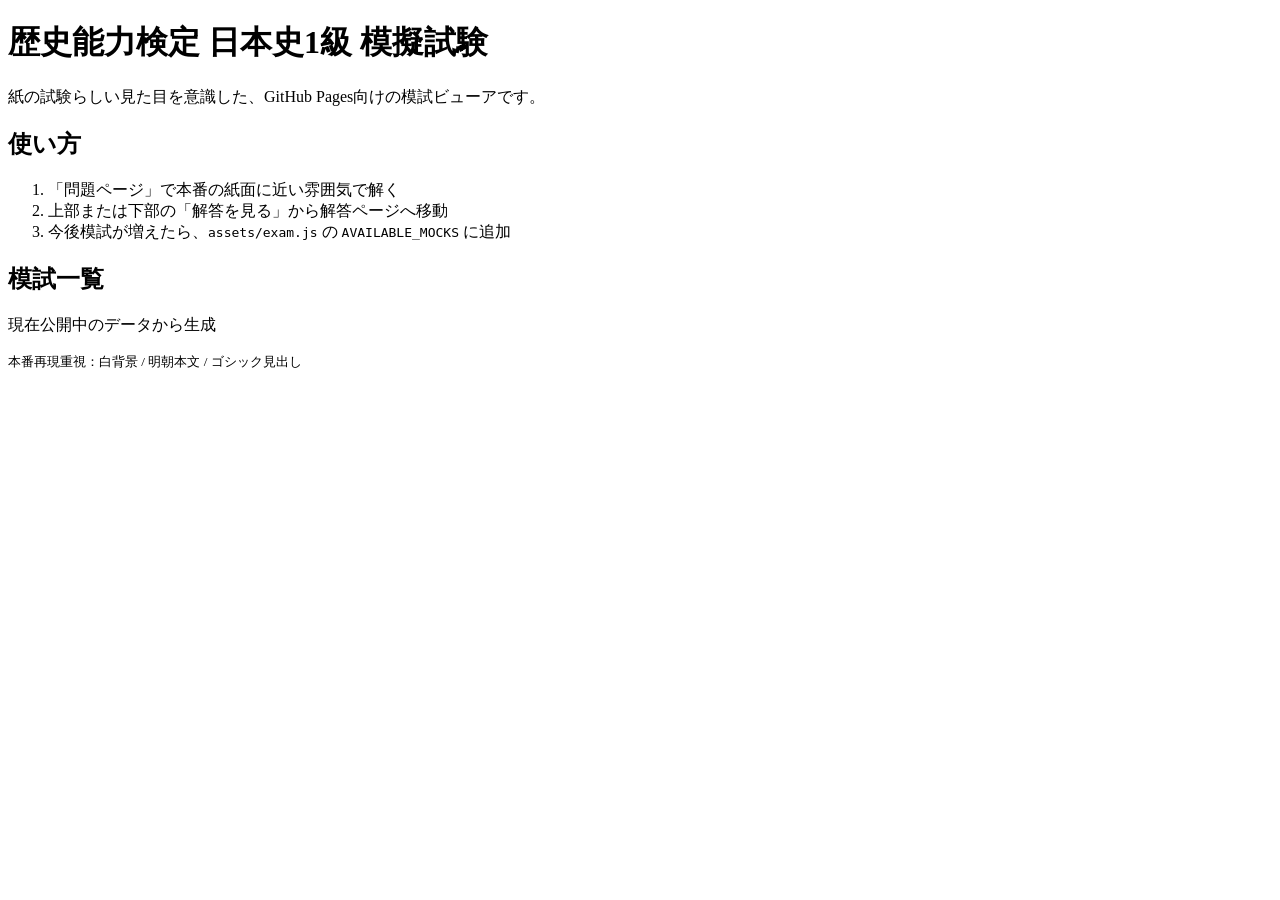
==== index.html @ 67fd4e06 "Add files via upload" ====
<!DOCTYPE html>
<html lang="ja">
<head>
  <meta charset="UTF-8">
  <meta name="viewport" content="width=device-width, initial-scale=1.0">
  <title>歴史能力検定 日本史1級 模擬試験</title>
  <link rel="stylesheet" href="assets/exam.css">
</head>
<body class="page-home">
  <header class="site-header">
    <div class="wrap">
      <h1>歴史能力検定 日本史1級 模擬試験</h1>
      <p class="lead">紙の試験らしい見た目を意識した、GitHub Pages向けの模試ビューアです。</p>
    </div>
  </header>

  <main class="wrap home-main">
    <section class="panel">
      <h2>使い方</h2>
      <ol class="plain-list ordered">
        <li>「問題ページ」で本番の紙面に近い雰囲気で解く</li>
        <li>上部または下部の「解答を見る」から解答ページへ移動</li>
        <li>今後模試が増えたら、<code>assets/exam.js</code> の <code>AVAILABLE_MOCKS</code> に追加</li>
      </ol>
    </section>

    <section class="panel">
      <div class="section-head">
        <h2>模試一覧</h2>
        <p class="muted">現在公開中のデータから生成</p>
      </div>
      <div id="mock-list" class="mock-grid"></div>
    </section>
  </main>

  <footer class="site-footer">
    <div class="wrap">
      <small>本番再現重視：白背景 / 明朝本文 / ゴシック見出し</small>
    </div>
  </footer>

  <script src="assets/exam.js"></script>
</body>
</html>
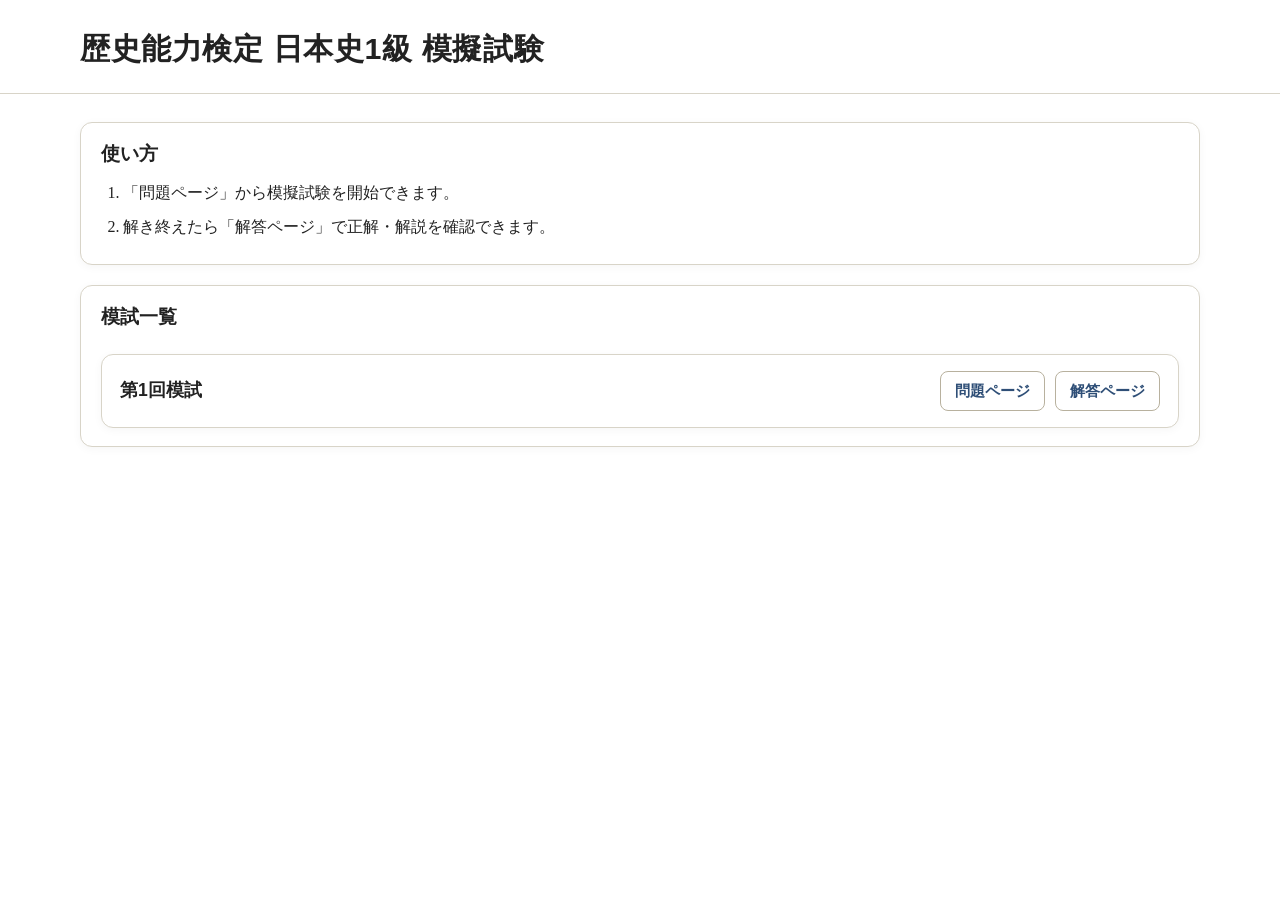
==== commit 83e02dc1: "Add files via upload" ====
--- a/index.html
+++ b/index.html
@@ -10,7 +10,6 @@
   <header class="site-header">
     <div class="wrap">
       <h1>歴史能力検定 日本史1級 模擬試験</h1>
-      <p class="lead">紙の試験らしい見た目を意識した、GitHub Pages向けの模試ビューアです。</p>
     </div>
   </header>
 
@@ -18,26 +17,19 @@
     <section class="panel">
       <h2>使い方</h2>
       <ol class="plain-list ordered">
-        <li>「問題ページ」で本番の紙面に近い雰囲気で解く</li>
-        <li>上部または下部の「解答を見る」から解答ページへ移動</li>
-        <li>今後模試が増えたら、<code>assets/exam.js</code> の <code>AVAILABLE_MOCKS</code> に追加</li>
+        <li>「問題ページ」から模擬試験を開始できます。</li>
+        <li>解き終えたら「解答ページ」で正解・解説を確認できます。</li>
       </ol>
     </section>
 
     <section class="panel">
       <div class="section-head">
         <h2>模試一覧</h2>
-        <p class="muted">現在公開中のデータから生成</p>
       </div>
       <div id="mock-list" class="mock-grid"></div>
     </section>
   </main>
 
-  <footer class="site-footer">
-    <div class="wrap">
-      <small>本番再現重視：白背景 / 明朝本文 / ゴシック見出し</small>
-    </div>
-  </footer>
 
   <script src="assets/exam.js"></script>
 </body>
--- a/assets/exam.css
+++ b/assets/exam.css
@@ -0,0 +1,578 @@
+/*
+  歴史能力検定 日本史1級 模擬試験ビューア
+  白背景・紙面風・問題文は明朝体、見出しはゴシック体
+*/
+
+:root {
+  --bg: #ffffff;
+  --bg-soft: #faf8f2;
+  --ink: #222222;
+  --muted: #666666;
+  --line: #d8d4c8;
+  --line-strong: #b8b19e;
+  --accent: #2f4f77;
+  --accent-soft: #eef3f8;
+  --shadow: 0 2px 10px rgba(0, 0, 0, 0.04);
+  --sans: "Hiragino Kaku Gothic ProN", "Yu Gothic", "YuGothic", "Noto Sans JP", sans-serif;
+  --serif: "Hiragino Mincho ProN", "Yu Mincho", "YuMincho", "Noto Serif JP", serif;
+}
+
+* { box-sizing: border-box; }
+html { scroll-behavior: smooth; }
+body {
+  margin: 0;
+  color: var(--ink);
+  background: var(--bg);
+  font-family: var(--serif);
+  line-height: 1.8;
+}
+
+a { color: var(--accent); text-decoration: none; }
+a:hover { text-decoration: underline; }
+code {
+  font-family: ui-monospace, SFMono-Regular, Menlo, Consolas, monospace;
+  background: #f3f3f3;
+  padding: 0.1em 0.35em;
+  border-radius: 4px;
+}
+
+.wrap {
+  width: min(1120px, calc(100% - 32px));
+  margin: 0 auto;
+}
+
+.site-header {
+  border-bottom: 1px solid var(--line);
+  background: #fff;
+}
+.site-header .wrap { padding: 28px 0 22px; }
+.site-header.compact .wrap { padding: 20px 0 16px; }
+.site-header h1 {
+  margin: 0;
+  font: 700 1.9rem/1.35 var(--sans);
+  letter-spacing: 0.02em;
+}
+.lead, .muted, .eyebrow {
+  color: var(--muted);
+}
+.lead { margin: 8px 0 0; font-size: 0.98rem; }
+.eyebrow {
+  margin: 0 0 4px;
+  font: 700 0.88rem/1.2 var(--sans);
+  letter-spacing: 0.06em;
+}
+.header-row {
+  display: flex;
+  justify-content: space-between;
+  align-items: flex-start;
+  gap: 16px;
+}
+.header-nav {
+  display: flex;
+  flex-wrap: wrap;
+  gap: 10px;
+  font-family: var(--sans);
+}
+.header-nav a,
+.jump-links a,
+.bottom-nav a,
+.mock-actions a {
+  display: inline-block;
+  padding: 10px 14px;
+  border: 1px solid var(--line-strong);
+  background: #fff;
+  border-radius: 8px;
+  font: 700 0.94rem/1.2 var(--sans);
+}
+.header-nav a:hover,
+.jump-links a:hover,
+.bottom-nav a:hover,
+.mock-actions a:hover {
+  background: var(--bg-soft);
+  text-decoration: none;
+}
+
+.home-main,
+.exam-layout {
+  padding: 24px 0 48px;
+}
+.panel {
+  border: 1px solid var(--line);
+  background: #fff;
+  border-radius: 12px;
+  padding: 18px 20px;
+  box-shadow: var(--shadow);
+  margin-bottom: 20px;
+}
+.panel h2 {
+  margin: 0 0 12px;
+  font: 700 1.2rem/1.35 var(--sans);
+}
+.section-head {
+  display: flex;
+  justify-content: space-between;
+  align-items: baseline;
+  gap: 12px;
+  margin-bottom: 12px;
+}
+.plain-list { margin: 0; padding-left: 1.4em; }
+.plain-list li { margin: 0.3em 0; }
+.mock-grid {
+  display: grid;
+  grid-template-columns: repeat(auto-fit, minmax(250px, 1fr));
+  gap: 16px;
+}
+.mock-card {
+  border: 1px solid var(--line);
+  border-radius: 12px;
+  padding: 16px;
+  background: #fff;
+  box-shadow: var(--shadow);
+}
+.mock-card h3 {
+  margin: 0 0 8px;
+  font: 700 1.1rem/1.35 var(--sans);
+}
+.mock-meta { font-size: 0.95rem; color: var(--muted); margin-bottom: 12px; }
+.mock-actions { display: flex; gap: 10px; flex-wrap: wrap; }
+
+.exam-meta {
+  border: 1px solid var(--line);
+  background: var(--bg-soft);
+  border-radius: 10px;
+  padding: 14px 16px;
+  margin-bottom: 18px;
+}
+.exam-meta h2 {
+  margin: 0 0 6px;
+  font: 700 1.2rem/1.4 var(--sans);
+}
+.exam-meta p { margin: 4px 0; }
+.meta-row {
+  display: flex;
+  flex-wrap: wrap;
+  gap: 10px 18px;
+  font-size: 0.95rem;
+}
+.badge {
+  display: inline-block;
+  padding: 4px 10px;
+  border-radius: 999px;
+  background: #fff;
+  border: 1px solid var(--line);
+  font: 700 0.86rem/1.2 var(--sans);
+}
+
+.jump-links,
+.bottom-nav {
+  display: flex;
+  flex-wrap: wrap;
+  gap: 10px;
+  justify-content: space-between;
+  align-items: center;
+  margin-bottom: 18px;
+}
+.bottom-nav {
+  margin-top: 24px;
+  padding-top: 12px;
+  border-top: 1px solid var(--line);
+}
+
+.question-card,
+.answer-card {
+  border: 1px solid var(--line);
+  border-radius: 12px;
+  background: #fff;
+  padding: 18px 20px;
+  margin-bottom: 18px;
+  box-shadow: var(--shadow);
+}
+.question-head {
+  display: flex;
+  flex-wrap: wrap;
+  gap: 10px 14px;
+  align-items: center;
+  margin-bottom: 12px;
+  padding-bottom: 10px;
+  border-bottom: 1px solid var(--line);
+}
+.question-label {
+  font: 700 1.15rem/1.25 var(--sans);
+}
+.question-meta {
+  display: flex;
+  gap: 8px;
+  flex-wrap: wrap;
+}
+.question-text,
+.answer-body,
+.explanation,
+.source-box,
+.visual-box,
+.choice-list,
+.note-box,
+.answer-key,
+.answer-notes {
+  font-family: var(--serif);
+}
+.question-text { white-space: pre-line; margin: 0 0 14px; }
+
+.visual-box,
+.source-box,
+.note-box,
+.answer-notes,
+.answer-key,
+.choice-explanations {
+  border-left: 4px solid var(--line-strong);
+  background: #fcfbf7;
+  padding: 10px 12px;
+  margin: 12px 0;
+}
+.visual-box strong,
+.source-box strong,
+.note-box strong,
+.answer-notes strong,
+.answer-key strong {
+  font-family: var(--sans);
+}
+.source-box { white-space: pre-line; }
+
+.choice-list {
+  list-style: none;
+  margin: 12px 0 0;
+  padding: 0;
+}
+.choice-list li {
+  display: flex;
+  gap: 10px;
+  margin: 8px 0;
+}
+.choice-label,
+.roman-label {
+  flex: 0 0 auto;
+  min-width: 2.1em;
+  font: 700 1rem/1.5 var(--sans);
+}
+.roman-items { margin: 12px 0; }
+.roman-item {
+  display: flex;
+  gap: 10px;
+  margin: 8px 0;
+}
+.question-type-label {
+  margin-top: 14px;
+  color: var(--muted);
+  font-family: var(--sans);
+  font-size: 0.92rem;
+}
+.answer-space {
+  margin-top: 12px;
+  padding: 10px 12px;
+  border: 1px dashed var(--line-strong);
+  background: #fff;
+  color: var(--muted);
+  font-family: var(--sans);
+  font-size: 0.9rem;
+}
+.answer-space.lines {
+  min-height: 110px;
+  background-image: linear-gradient(to bottom, transparent 31px, #ece8dd 32px);
+  background-size: 100% 32px;
+}
+.answer-space.short { min-height: 44px; }
+
+.answer-title {
+  margin: 0 0 10px;
+  font: 700 1rem/1.35 var(--sans);
+}
+.answer-main {
+  font: 700 1.05rem/1.5 var(--sans);
+  color: #111;
+}
+.explanation { white-space: pre-line; margin-top: 10px; }
+.choice-explanations ul,
+.answer-notes ul {
+  margin: 8px 0 0 1.2em;
+  padding: 0;
+}
+.answer-notes p,
+.answer-key p { margin: 6px 0; }
+.site-footer {
+  border-top: 1px solid var(--line);
+  padding: 16px 0 24px;
+  color: var(--muted);
+}
+
+.notice {
+  border: 1px solid #e2b8b8;
+  background: #fff8f8;
+  color: #7a3131;
+  padding: 14px 16px;
+  border-radius: 10px;
+}
+
+@media (max-width: 720px) {
+  .header-row,
+  .section-head,
+  .jump-links,
+  .bottom-nav {
+    flex-direction: column;
+    align-items: stretch;
+  }
+  .site-header h1 { font-size: 1.45rem; }
+  .question-card,
+  .answer-card,
+  .panel { padding: 16px; }
+  .wrap { width: min(100% - 20px, 1120px); }
+}
+
+
+/* ===== 解答ページ：本物の解答用紙に近い「正解一覧」 ===== */
+
+.page-answers .exam-layout {
+  padding-top: 22px;
+}
+
+.answer-summary {
+  margin-bottom: 18px;
+}
+
+.answer-summary-heading {
+  text-align: center;
+  margin-bottom: 12px;
+  font-family: var(--sans);
+}
+
+.answer-summary-heading .summary-kicker {
+  color: var(--muted);
+  font-size: 0.92rem;
+  font-weight: 700;
+  letter-spacing: 0.04em;
+  margin-bottom: 2px;
+}
+
+.answer-summary-heading h2 {
+  margin: 0;
+  font: 700 1.55rem/1.35 var(--sans);
+  letter-spacing: 0.04em;
+}
+
+.answer-summary-box {
+  border: 2px solid #555;
+  border-radius: 4px;
+  background: #fff;
+  padding: 22px 26px;
+}
+
+.answer-summary-grid {
+  display: grid;
+  grid-template-columns: repeat(5, minmax(0, 1fr));
+  gap: 13px 26px;
+  align-items: start;
+}
+
+.answer-summary-item {
+  display: grid;
+  grid-template-columns: auto auto 1fr;
+  column-gap: 3px;
+  align-items: baseline;
+  min-width: 0;
+  font-family: var(--sans);
+  font-size: 1rem;
+  line-height: 1.65;
+}
+
+.answer-summary-item.essay {
+  grid-column: 1 / -1;
+  margin: 2px 0 4px;
+  line-height: 1.85;
+}
+
+.summary-number {
+  font-variant-numeric: tabular-nums;
+}
+
+.summary-answer {
+  min-width: 0;
+  overflow-wrap: anywhere;
+}
+
+.difficulty-guide {
+  border: 1px solid var(--line);
+  border-radius: 12px;
+  background: #fff;
+  padding: 16px 18px;
+  margin-bottom: 22px;
+  box-shadow: var(--shadow);
+}
+
+.difficulty-guide h2 {
+  margin: 0 0 10px;
+  font: 700 1.05rem/1.35 var(--sans);
+}
+
+.difficulty-guide dl {
+  margin: 0;
+}
+
+.difficulty-guide dl > div {
+  display: grid;
+  grid-template-columns: 2.2rem 1fr;
+  gap: 8px;
+  align-items: start;
+  padding: 6px 0;
+}
+
+.difficulty-guide dt {
+  width: 2rem;
+  height: 2rem;
+  display: inline-grid;
+  place-items: center;
+  border: 1px solid var(--line-strong);
+  border-radius: 999px;
+  font: 700 0.9rem/1 var(--sans);
+  background: #fff;
+}
+
+.difficulty-guide dd {
+  margin: 0;
+  padding-top: 0.15rem;
+  font-family: var(--serif);
+}
+
+@media (max-width: 820px) {
+  .answer-summary-grid {
+    grid-template-columns: repeat(2, minmax(0, 1fr));
+    gap: 10px 18px;
+  }
+
+  .answer-summary-item.essay {
+    grid-column: 1 / -1;
+  }
+}
+
+@media (max-width: 520px) {
+  .answer-summary-box {
+    padding: 16px;
+  }
+
+  .answer-summary-grid {
+    grid-template-columns: 1fr;
+  }
+
+  .answer-summary-item.essay {
+    grid-column: auto;
+  }
+}
+
+
+/* ===== 資料画像（問題ページ・解答ページ共通） ===== */
+
+.question-images {
+  display: grid;
+  grid-template-columns: repeat(2, minmax(0, 1fr));
+  gap: 18px 22px;
+  margin: 18px 0 20px;
+}
+
+.question-image-item {
+  margin: 0;
+  min-width: 0;
+}
+
+.question-image-frame {
+  min-height: 150px;
+  display: flex;
+  align-items: center;
+  justify-content: center;
+  overflow: hidden;
+  background: #fff;
+  border: 1px solid var(--line);
+}
+
+.question-image-frame img {
+  display: block;
+  max-width: 100%;
+  width: auto;
+  height: auto;
+  max-height: 420px;
+  object-fit: contain;
+}
+
+.question-image-item figcaption {
+  margin-top: 6px;
+  text-align: center;
+  font: 700 1rem/1.4 var(--sans);
+}
+
+.image-missing-message {
+  display: none;
+  padding: 28px 14px;
+  color: var(--muted);
+  text-align: center;
+  font: 0.86rem/1.6 var(--sans);
+}
+
+.question-image-frame.image-missing .image-missing-message {
+  display: block;
+}
+
+/* 配置図など縦横比が異なる画像でも、無理にトリミングしない */
+.page-exam .question-image-frame img,
+.page-answers .question-image-frame img {
+  object-fit: contain;
+}
+
+@media (max-width: 680px) {
+  .question-images {
+    grid-template-columns: 1fr;
+    gap: 16px;
+  }
+
+  .question-image-frame img {
+    max-height: none;
+  }
+}
+
+
+/* ===== トップページ公開向け整理 ===== */
+
+.page-home .site-header .wrap {
+  padding-bottom: 24px;
+}
+
+.page-home .home-main {
+  padding-top: 28px;
+}
+
+.page-home .mock-card {
+  padding: 16px 18px;
+}
+
+.mock-title-row {
+  display: flex;
+  align-items: center;
+  justify-content: space-between;
+  gap: 18px;
+}
+
+.mock-title-row h3 {
+  margin: 0;
+}
+
+.mock-title-row .mock-actions {
+  margin-left: auto;
+  flex: 0 0 auto;
+}
+
+@media (max-width: 620px) {
+  .mock-title-row {
+    align-items: flex-start;
+    flex-direction: column;
+    gap: 12px;
+  }
+
+  .mock-title-row .mock-actions {
+    margin-left: 0;
+  }
+}
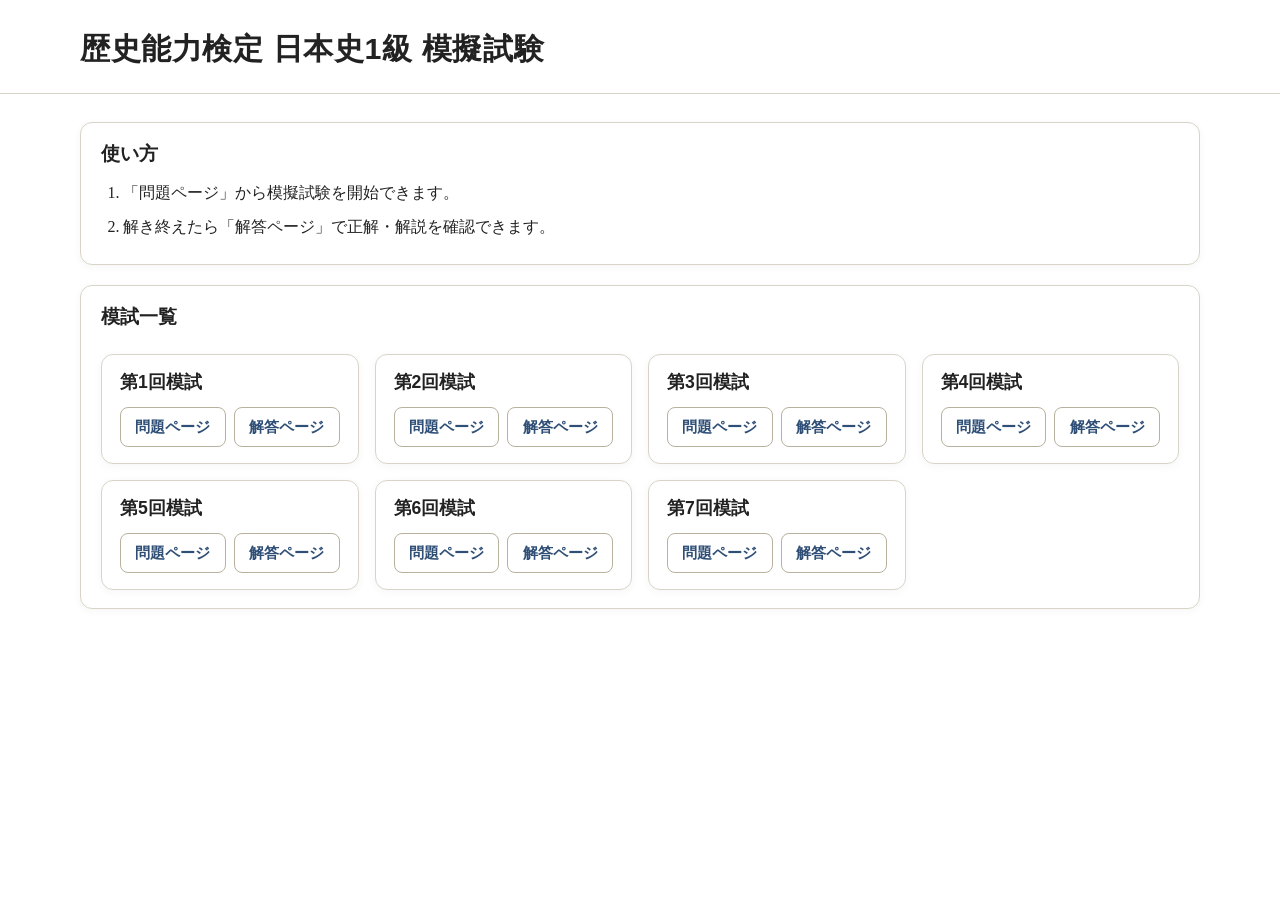
==== commit fe4823b1: "Add Google Analytics tracking script Added Google Analytics tracking script to the HTML." ====
--- a/index.html
+++ b/index.html
@@ -5,6 +5,12 @@
   <meta name="viewport" content="width=device-width, initial-scale=1.0">
   <title>歴史能力検定 日本史1級 模擬試験</title>
   <link rel="stylesheet" href="assets/exam.css">
+  <script>
+    window.dataLayer = window.dataLayer || [];
+    function gtag(){dataLayer.push(arguments);}
+    gtag('js', new Date());
+    gtag('config', 'G-TKL5WQJBSB');
+  </script>
 </head>
 <body class="page-home">
   <header class="site-header">
--- a/assets/exam.css
+++ b/assets/exam.css
@@ -576,3 +576,37 @@
     margin-left: 0;
   }
 }
+
+
+/* ===== トップページ：模試カードのはみ出し防止 ===== */
+.page-home .mock-title-row {
+  flex-direction: column;
+  align-items: stretch;
+  gap: 12px;
+}
+
+.page-home .mock-title-row h3 {
+  white-space: nowrap;
+}
+
+.page-home .mock-title-row .mock-actions {
+  width: 100%;
+  margin-left: 0;
+  display: grid;
+  grid-template-columns: repeat(2, minmax(0, 1fr));
+  gap: 8px;
+}
+
+.page-home .mock-title-row .mock-actions a {
+  display: block;
+  min-width: 0;
+  padding: 10px 8px;
+  text-align: center;
+  white-space: nowrap;
+}
+
+@media (max-width: 620px) {
+  .page-home .mock-title-row .mock-actions {
+    grid-template-columns: 1fr;
+  }
+}
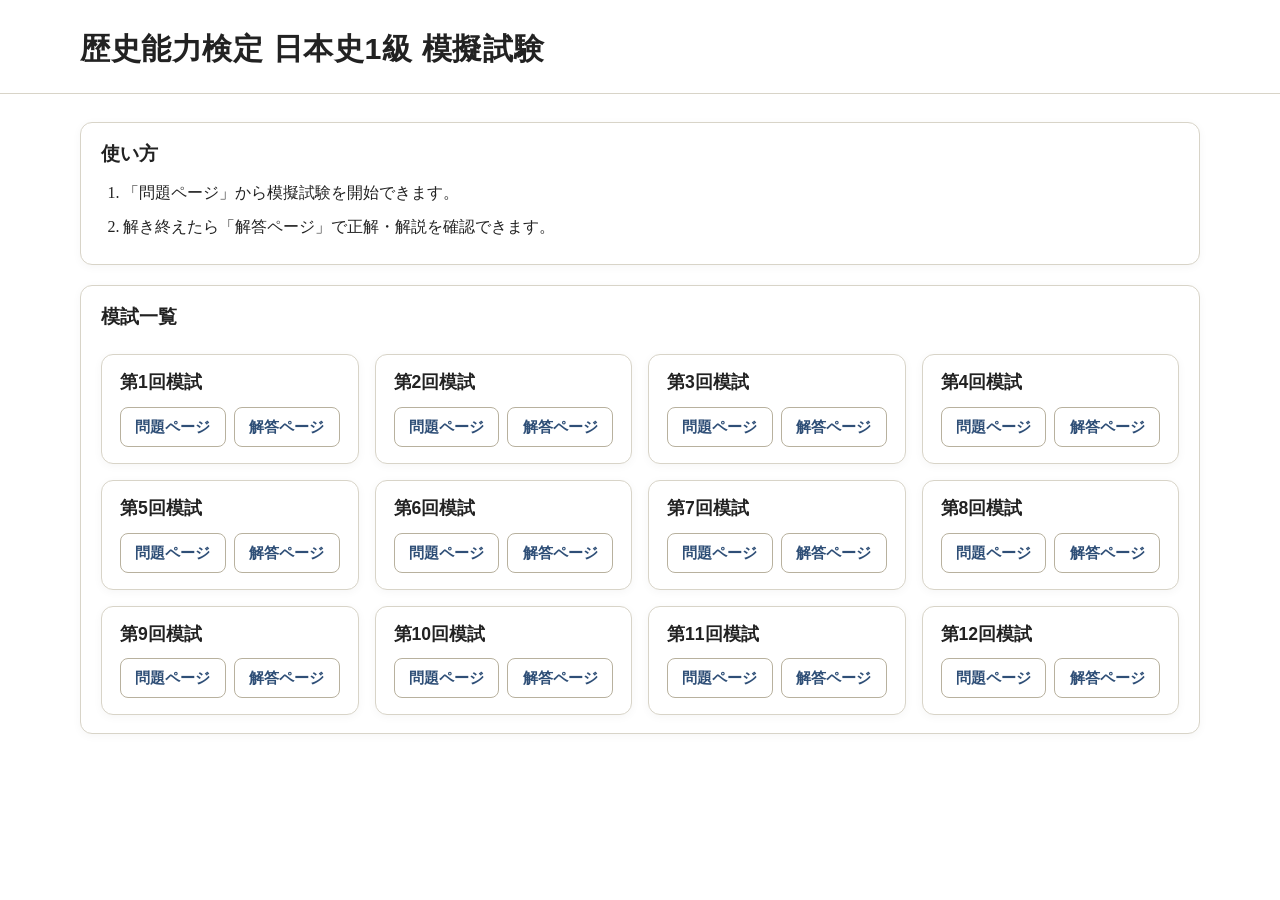
==== commit b2dd273f: "Add Google Tag Manager script to index.html" ====
--- a/index.html
+++ b/index.html
@@ -5,6 +5,7 @@
   <meta name="viewport" content="width=device-width, initial-scale=1.0">
   <title>歴史能力検定 日本史1級 模擬試験</title>
   <link rel="stylesheet" href="assets/exam.css">
+  <script async src="https://www.googletagmanager.com/gtag/js?id=G-TKL5WQJBSB"></script>
   <script>
     window.dataLayer = window.dataLayer || [];
     function gtag(){dataLayer.push(arguments);}
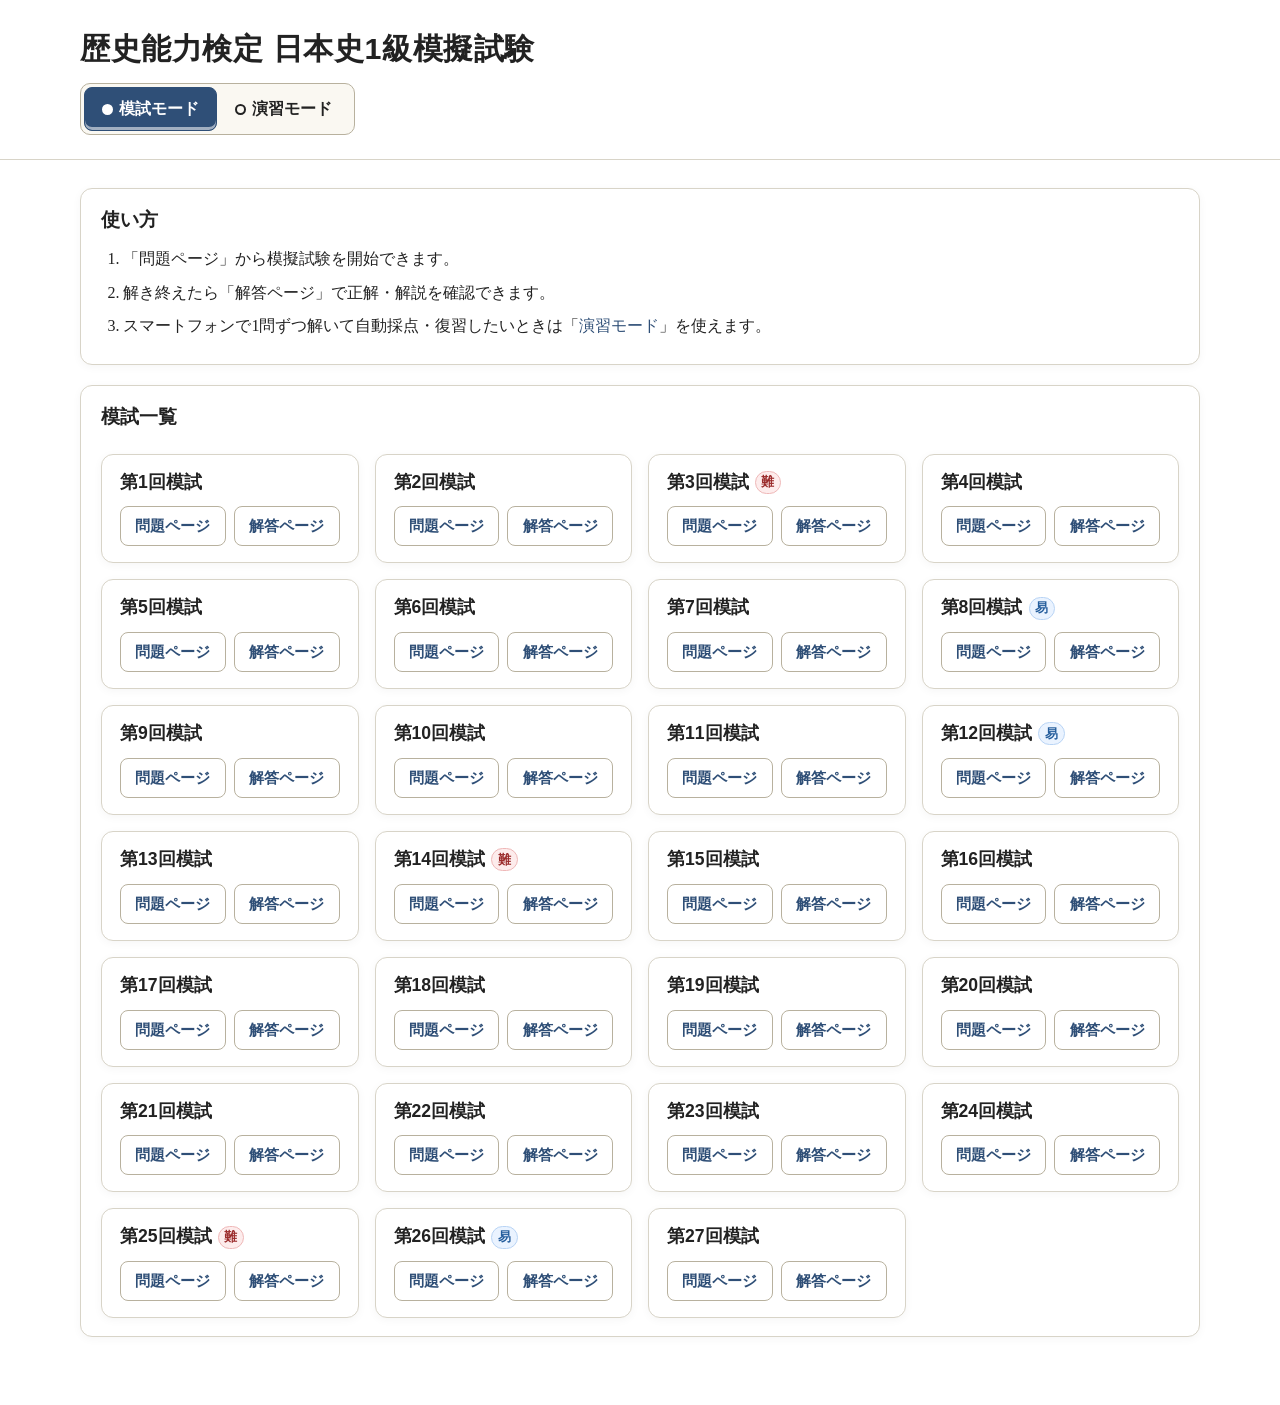
==== commit a19c0207: "Add files via upload" ====
--- a/index.html
+++ b/index.html
@@ -3,7 +3,7 @@
 <head>
   <meta charset="UTF-8">
   <meta name="viewport" content="width=device-width, initial-scale=1.0">
-  <title>歴史能力検定 日本史1級 模擬試験</title>
+  <title>歴史能力検定 日本史1級模擬試験</title>
   <link rel="stylesheet" href="assets/exam.css">
   <script async src="https://www.googletagmanager.com/gtag/js?id=G-TKL5WQJBSB"></script>
   <script>
@@ -16,7 +16,15 @@
 <body class="page-home">
   <header class="site-header">
     <div class="wrap">
-      <h1>歴史能力検定 日本史1級 模擬試験</h1>
+      <h1>歴史能力検定 日本史1級模擬試験</h1>
+      <nav class="mode-switch" aria-label="モード切替">
+        <a href="index.html" class="mode-switch-item is-current" aria-current="page" data-mode-link="mock">
+          <span class="mode-switch-mark" aria-hidden="true"></span>模試モード
+        </a>
+        <a href="practice.html" class="mode-switch-item" data-mode-link="practice">
+          <span class="mode-switch-mark" aria-hidden="true"></span>演習モード
+        </a>
+      </nav>
     </div>
   </header>
 
@@ -26,6 +34,7 @@
       <ol class="plain-list ordered">
         <li>「問題ページ」から模擬試験を開始できます。</li>
         <li>解き終えたら「解答ページ」で正解・解説を確認できます。</li>
+        <li>スマートフォンで1問ずつ解いて自動採点・復習したいときは「<a href="practice.html">演習モード</a>」を使えます。</li>
       </ol>
     </section>
 
--- a/assets/exam.css
+++ b/assets/exam.css
@@ -610,3 +610,148 @@
     grid-template-columns: 1fr;
   }
 }
+
+
+/* ===== トップページ：模試全体の難易度表示 ===== */
+.mock-difficulty-mark {
+  display: inline-flex;
+  align-items: center;
+  justify-content: center;
+  min-width: 1.75em;
+  margin-left: 0.5em;
+  padding: 0.18em 0.42em;
+  border: 1px solid transparent;
+  border-radius: 999px;
+  font: 700 0.72em/1.3 var(--sans);
+  letter-spacing: 0.04em;
+  vertical-align: 0.12em;
+  white-space: nowrap;
+}
+
+.mock-difficulty-mark.is-hard {
+  color: #9b2c2c;
+  background: #fdecec;
+  border-color: #efb8b8;
+}
+
+.mock-difficulty-mark.is-easy {
+  color: #245d9c;
+  background: #eaf3ff;
+  border-color: #b9d4f5;
+}
+
+@media (forced-colors: active) {
+  .mock-difficulty-mark {
+    color: CanvasText;
+    background: Canvas;
+    border-color: CanvasText;
+  }
+}
+
+
+/* ===== 模試モード / 演習モード 切替（全ページ共通） ===== */
+.mode-switch {
+  display: inline-flex;
+  margin-top: 14px;
+  padding: 3px;
+  border: 1px solid var(--line-strong);
+  border-radius: 10px;
+  background: var(--bg-soft);
+  font-family: var(--sans);
+  max-width: 100%;
+}
+
+.mode-switch-item {
+  display: inline-flex;
+  align-items: center;
+  justify-content: center;
+  gap: 6px;
+  min-height: 44px;
+  min-width: 8.5em;
+  padding: 8px 16px;
+  border: 1px solid transparent;
+  border-radius: 8px;
+  color: var(--ink);
+  font: 700 0.98rem/1.2 var(--sans);
+  text-decoration: none;
+}
+
+.mode-switch-item:hover {
+  background: #fff;
+  text-decoration: none;
+}
+
+/* 現在のモード：色に加え「塗りつぶし＋枠＋●印＋下線」で示す */
+.mode-switch-item[aria-current] {
+  background: var(--accent);
+  border-color: var(--accent);
+  color: #fff;
+  box-shadow: inset 0 -3px 0 rgba(255, 255, 255, 0.55);
+}
+
+.mode-switch-mark {
+  display: inline-block;
+  width: 0.7em;
+  height: 0.7em;
+  border: 2px solid currentColor;
+  border-radius: 50%;
+  flex: 0 0 auto;
+}
+
+.mode-switch-item[aria-current] .mode-switch-mark {
+  background: currentColor;
+}
+
+.mode-switch-item:focus-visible,
+.header-nav a:focus-visible,
+.bottom-nav a:focus-visible,
+.mock-actions a:focus-visible {
+  outline: 3px solid #1d4ed8;
+  outline-offset: 2px;
+}
+
+.site-header .header-row + .mode-switch {
+  margin-top: 12px;
+}
+
+@media (max-width: 720px) {
+  .mode-switch {
+    display: flex;
+    width: 100%;
+  }
+
+  .mode-switch-item {
+    flex: 1 1 0;
+    min-width: 0;
+    padding: 8px 10px;
+  }
+}
+
+@media (forced-colors: active) {
+  .mode-switch-item[aria-current] {
+    forced-color-adjust: none;
+    background: Highlight;
+    color: HighlightText;
+    border-color: Highlight;
+  }
+  .mode-switch-item {
+    border-color: CanvasText;
+  }
+}
+
+.mode-intro {
+  margin: 0;
+}
+.mode-intro-actions {
+  margin-top: 12px;
+}
+.mode-intro-actions a {
+  display: inline-flex;
+  align-items: center;
+  min-height: 44px;
+  padding: 10px 16px;
+  border: 1px solid var(--accent);
+  border-radius: 8px;
+  background: var(--accent-soft);
+  font: 700 0.96rem/1.2 var(--sans);
+}
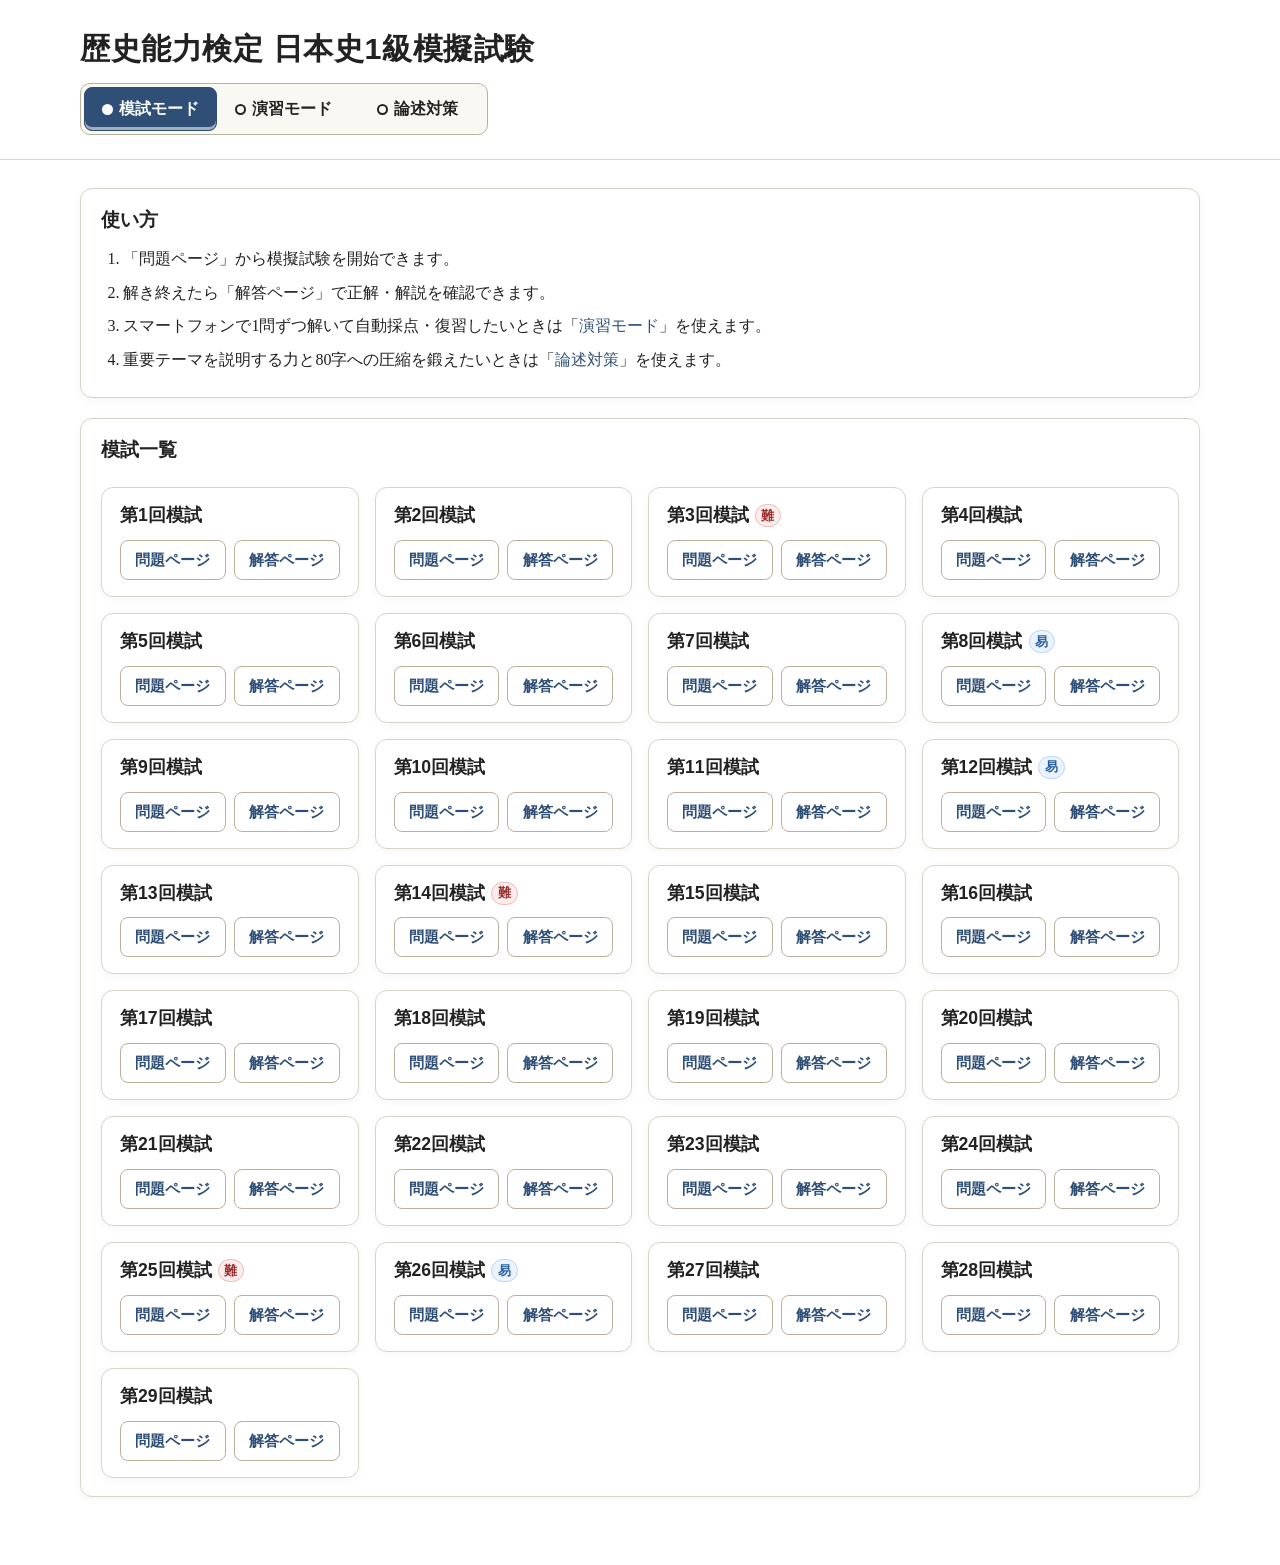
==== commit 171601a3: "Add files via upload" ====
--- a/index.html
+++ b/index.html
@@ -24,6 +24,9 @@
         <a href="practice.html" class="mode-switch-item" data-mode-link="practice">
           <span class="mode-switch-mark" aria-hidden="true"></span>演習モード
         </a>
+        <a href="essay.html" class="mode-switch-item" data-mode-link="essay">
+          <span class="mode-switch-mark" aria-hidden="true"></span>論述対策
+        </a>
       </nav>
     </div>
   </header>
@@ -35,6 +38,7 @@
         <li>「問題ページ」から模擬試験を開始できます。</li>
         <li>解き終えたら「解答ページ」で正解・解説を確認できます。</li>
         <li>スマートフォンで1問ずつ解いて自動採点・復習したいときは「<a href="practice.html">演習モード</a>」を使えます。</li>
+        <li>重要テーマを説明する力と80字への圧縮を鍛えたいときは「<a href="essay.html">論述対策</a>」を使えます。</li>
       </ol>
     </section>
 
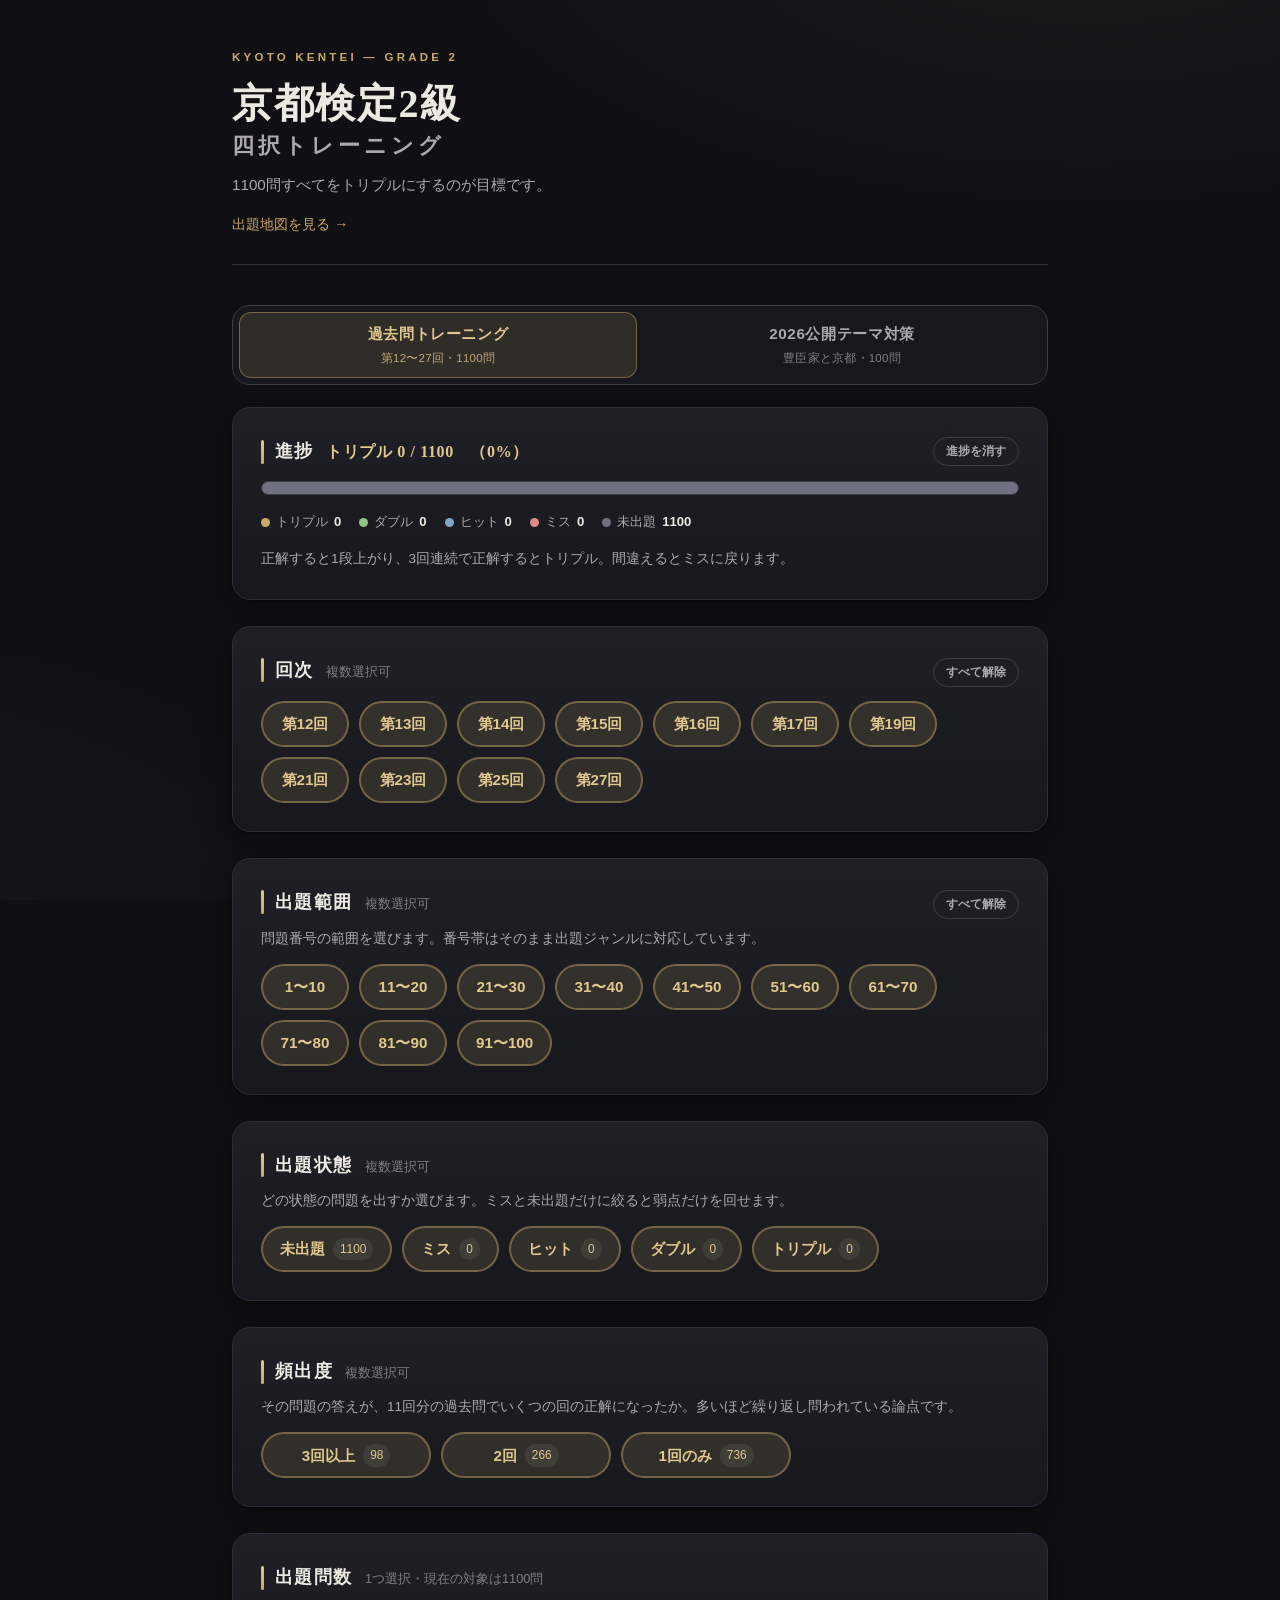
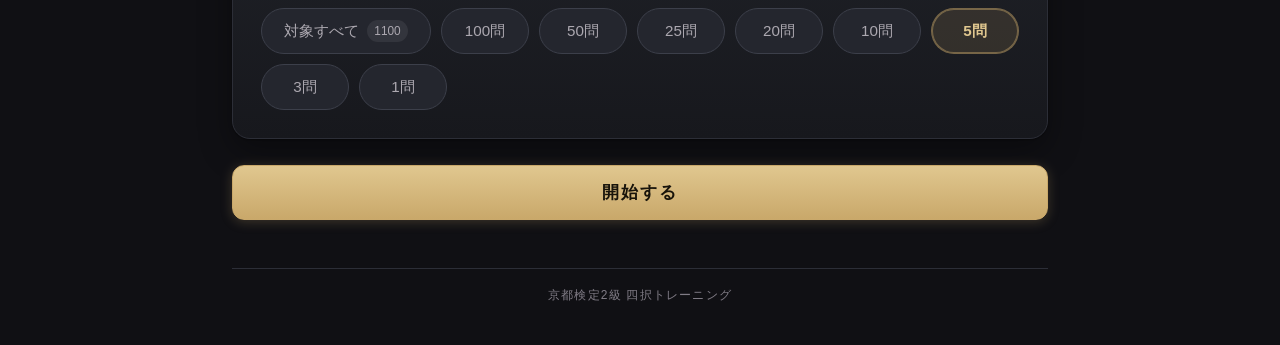
==== commit 7699ae48: "Add files via upload" ====
--- a/index.html
+++ b/index.html
@@ -3,8 +3,16 @@
 <head>
   <meta charset="UTF-8">
   <meta name="viewport" content="width=device-width, initial-scale=1.0">
-  <title>歴史能力検定 日本史1級模擬試験</title>
-  <link rel="stylesheet" href="assets/exam.css">
+  <meta name="color-scheme" content="dark">
+  <meta name="theme-color" content="#101014">
+  <title>京都検定2級 四択トレーニング</title>
+
+  <link rel="preconnect" href="https://fonts.googleapis.com">
+  <link rel="preconnect" href="https://fonts.gstatic.com" crossorigin>
+  <link href="https://fonts.googleapis.com/css2?family=Shippori+Mincho:wght@600;700&family=Zen+Kaku+Gothic+New:wght@400;500;700&display=swap" rel="stylesheet">
+
+  <link rel="stylesheet" href="style.css?v=4.5.0">
+
   <script async src="https://www.googletagmanager.com/gtag/js?id=G-TKL5WQJBSB"></script>
   <script>
     window.dataLayer = window.dataLayer || [];
@@ -13,44 +21,304 @@
     gtag('config', 'G-TKL5WQJBSB');
   </script>
 </head>
-<body class="page-home">
-  <header class="site-header">
-    <div class="wrap">
-      <h1>歴史能力検定 日本史1級模擬試験</h1>
-      <nav class="mode-switch" aria-label="モード切替">
-        <a href="index.html" class="mode-switch-item is-current" aria-current="page" data-mode-link="mock">
-          <span class="mode-switch-mark" aria-hidden="true"></span>模試モード
-        </a>
-        <a href="practice.html" class="mode-switch-item" data-mode-link="practice">
-          <span class="mode-switch-mark" aria-hidden="true"></span>演習モード
-        </a>
-        <a href="essay.html" class="mode-switch-item" data-mode-link="essay">
-          <span class="mode-switch-mark" aria-hidden="true"></span>論述対策
-        </a>
-      </nav>
+
+<body>
+<div class="app">
+
+  <!-- ========================= -->
+  <!-- ① 設定画面 -->
+  <!-- ========================= -->
+  <main id="screen-start" class="screen">
+    <header class="app-header">
+      <p class="app-eyebrow">KYOTO KENTEI — GRADE 2</p>
+      <h1 class="app-title">京都検定2級<span class="app-title-sub">四択トレーニング</span></h1>
+      <p class="app-lead" id="app-lead">1100問すべてをトリプルにするのが目標です。</p>
+      <p class="map-nav"><a href="map.html">出題地図を見る →</a></p>
+    </header>
+    </header>
+
+    <!-- 学習モード切替。active な公開テーマがあるときだけ theme.js が表示する -->
+    <nav id="mode-switch" class="mode-switch" role="tablist" aria-label="学習モード" hidden>
+      <button type="button" class="mode-tab mode-tab-past" id="mode-tab-past" role="tab"
+              data-mode="past" aria-controls="mode-past" aria-selected="true">
+        <span class="mode-tab-main">過去問トレーニング</span>
+        <span class="mode-tab-sub">第12〜27回・1100問</span>
+      </button>
+    </nav>
+
+    <!-- ===== 過去問トレーニング モード ===== -->
+    <div id="mode-past" class="mode-panel" role="tabpanel" aria-labelledby="mode-tab-past">
+
+    <!-- 進捗 -->
+    <section class="panel mastery-panel" aria-labelledby="mastery-heading">
+      <div class="panel-head">
+        <h2 id="mastery-heading" class="panel-title">進捗</h2>
+        <p id="mastery-headline" class="mastery-headline"></p>
+        <button type="button" id="reset-progress-btn" class="btn-ghost btn-small">進捗を消す</button>
+      </div>
+
+      <div class="mastery-bar" id="mastery-bar" role="progressbar"
+           aria-label="トリプル到達率" aria-valuemin="0" aria-valuemax="100" aria-valuenow="0">
+        <span class="mastery-seg seg-triple" id="seg-triple"></span>
+        <span class="mastery-seg seg-double" id="seg-double"></span>
+        <span class="mastery-seg seg-hit" id="seg-hit"></span>
+        <span class="mastery-seg seg-miss" id="seg-miss"></span>
+        <span class="mastery-seg seg-new" id="seg-new"></span>
+      </div>
+
+      <ul class="mastery-legend">
+        <li><span class="dot dot-triple"></span>トリプル<b id="count-triple">0</b></li>
+        <li><span class="dot dot-double"></span>ダブル<b id="count-double">0</b></li>
+        <li><span class="dot dot-hit"></span>ヒット<b id="count-hit">0</b></li>
+        <li><span class="dot dot-miss"></span>ミス<b id="count-miss">0</b></li>
+        <li><span class="dot dot-new"></span>未出題<b id="count-new">0</b></li>
+      </ul>
+
+      <p id="mastery-note" class="panel-desc mastery-note">
+        正解すると1段上がり、3回連続で正解するとトリプル。間違えるとミスに戻ります。
+      </p>
+    </section>
+
+    <!-- 回次 -->
+    <section class="panel" aria-labelledby="exam-heading">
+      <div class="panel-head">
+        <h2 id="exam-heading" class="panel-title">回次</h2>
+        <p class="panel-note">複数選択可</p>
+        <button type="button" id="exam-toggle-btn" class="btn-ghost btn-small">すべて解除</button>
+      </div>
+
+      <div class="chip-group" role="group" aria-labelledby="exam-heading">
+        <input type="checkbox" id="exam-12" name="exam" value="12" checked>
+        <label class="chip" for="exam-12">第12回</label>
+
+        <input type="checkbox" id="exam-13" name="exam" value="13" checked>
+        <label class="chip" for="exam-13">第13回</label>
+
+        <input type="checkbox" id="exam-14" name="exam" value="14" checked>
+        <label class="chip" for="exam-14">第14回</label>
+
+        <input type="checkbox" id="exam-15" name="exam" value="15" checked>
+        <label class="chip" for="exam-15">第15回</label>
+
+        <input type="checkbox" id="exam-16" name="exam" value="16" checked>
+        <label class="chip" for="exam-16">第16回</label>
+
+        <input type="checkbox" id="exam-17" name="exam" value="17" checked>
+        <label class="chip" for="exam-17">第17回</label>
+
+        <input type="checkbox" id="exam-19" name="exam" value="19" checked>
+        <label class="chip" for="exam-19">第19回</label>
+
+        <input type="checkbox" id="exam-21" name="exam" value="21" checked>
+        <label class="chip" for="exam-21">第21回</label>
+
+        <input type="checkbox" id="exam-23" name="exam" value="23" checked>
+        <label class="chip" for="exam-23">第23回</label>
+
+        <input type="checkbox" id="exam-25" name="exam" value="25" checked>
+        <label class="chip" for="exam-25">第25回</label>
+
+        <input type="checkbox" id="exam-27" name="exam" value="27" checked>
+        <label class="chip" for="exam-27">第27回</label>
+      </div>
+    </section>
+
+    <!-- 出題範囲 -->
+    <section class="panel" aria-labelledby="range-heading">
+      <div class="panel-head">
+        <h2 id="range-heading" class="panel-title">出題範囲</h2>
+        <p class="panel-note">複数選択可</p>
+        <button type="button" id="range-toggle-btn" class="btn-ghost btn-small">すべて解除</button>
+      </div>
+      <p class="panel-desc">問題番号の範囲を選びます。番号帯はそのまま出題ジャンルに対応しています。</p>
+
+      <div class="chip-group" role="group" aria-labelledby="range-heading">
+        <input type="checkbox" id="range-01-10" name="range" value="1-10" checked>
+        <label class="chip" for="range-01-10">1〜10</label>
+
+        <input type="checkbox" id="range-11-20" name="range" value="11-20" checked>
+        <label class="chip" for="range-11-20">11〜20</label>
+
+        <input type="checkbox" id="range-21-30" name="range" value="21-30" checked>
+        <label class="chip" for="range-21-30">21〜30</label>
+
+        <input type="checkbox" id="range-31-40" name="range" value="31-40" checked>
+        <label class="chip" for="range-31-40">31〜40</label>
+
+        <input type="checkbox" id="range-41-50" name="range" value="41-50" checked>
+        <label class="chip" for="range-41-50">41〜50</label>
+
+        <input type="checkbox" id="range-51-60" name="range" value="51-60" checked>
+        <label class="chip" for="range-51-60">51〜60</label>
+
+        <input type="checkbox" id="range-61-70" name="range" value="61-70" checked>
+        <label class="chip" for="range-61-70">61〜70</label>
+
+        <input type="checkbox" id="range-71-80" name="range" value="71-80" checked>
+        <label class="chip" for="range-71-80">71〜80</label>
+
+        <input type="checkbox" id="range-81-90" name="range" value="81-90" checked>
+        <label class="chip" for="range-81-90">81〜90</label>
+
+        <input type="checkbox" id="range-91-100" name="range" value="91-100" checked>
+        <label class="chip" for="range-91-100">91〜100</label>
+      </div>
+    </section>
+
+    <!-- 出題状態 -->
+    <section class="panel" aria-labelledby="stage-heading">
+      <div class="panel-head">
+        <h2 id="stage-heading" class="panel-title">出題状態</h2>
+        <p class="panel-note">複数選択可</p>
+      </div>
+      <p class="panel-desc">どの状態の問題を出すか選びます。ミスと未出題だけに絞ると弱点だけを回せます。</p>
+
+      <div class="chip-group" role="group" aria-labelledby="stage-heading">
+        <input type="checkbox" id="stage-new" name="stage" value="new" checked>
+        <label class="chip" for="stage-new">未出題<span class="chip-count" id="chip-count-new">0</span></label>
+
+        <input type="checkbox" id="stage-miss" name="stage" value="miss" checked>
+        <label class="chip" for="stage-miss">ミス<span class="chip-count" id="chip-count-miss">0</span></label>
+
+        <input type="checkbox" id="stage-hit" name="stage" value="hit" checked>
+        <label class="chip" for="stage-hit">ヒット<span class="chip-count" id="chip-count-hit">0</span></label>
+
+        <input type="checkbox" id="stage-double" name="stage" value="double" checked>
+        <label class="chip" for="stage-double">ダブル<span class="chip-count" id="chip-count-double">0</span></label>
+
+        <input type="checkbox" id="stage-triple" name="stage" value="triple" checked>
+        <label class="chip" for="stage-triple">トリプル<span class="chip-count" id="chip-count-triple">0</span></label>
+      </div>
+    </section>
+
+    <!-- 頻出度 -->
+    <section class="panel" aria-labelledby="freq-heading">
+      <div class="panel-head">
+        <h2 id="freq-heading" class="panel-title">頻出度</h2>
+        <p class="panel-note">複数選択可</p>
+      </div>
+      <p class="panel-desc">その問題の答えが、11回分の過去問でいくつの回の正解になったか。多いほど繰り返し問われている論点です。</p>
+
+      <div class="chip-group" role="group" aria-labelledby="freq-heading">
+        <input type="checkbox" id="freq-high" name="freq" value="high" checked>
+        <label class="chip chip-wide" for="freq-high">3回以上<span class="chip-count">98</span></label>
+
+        <input type="checkbox" id="freq-mid" name="freq" value="mid" checked>
+        <label class="chip chip-wide" for="freq-mid">2回<span class="chip-count">266</span></label>
+
+        <input type="checkbox" id="freq-low" name="freq" value="low" checked>
+        <label class="chip chip-wide" for="freq-low">1回のみ<span class="chip-count">736</span></label>
+      </div>
+    </section>
+
+    <!-- 出題問数 -->
+    <section class="panel" aria-labelledby="count-heading">
+      <div class="panel-head">
+        <h2 id="count-heading" class="panel-title">出題問数</h2>
+        <p id="count-availability" class="panel-note" aria-live="polite">1つ選択</p>
+      </div>
+
+      <div class="chip-group" role="radiogroup" aria-labelledby="count-heading">
+        <input type="radio" id="count-all" name="count" value="all">
+        <label class="chip chip-wide" for="count-all">対象すべて<span class="chip-count" id="count-all-num">0</span></label>
+
+        <input type="radio" id="count-100" name="count" value="100">
+        <label class="chip" for="count-100">100問</label>
+
+        <input type="radio" id="count-50" name="count" value="50">
+        <label class="chip" for="count-50">50問</label>
+
+        <input type="radio" id="count-25" name="count" value="25">
+        <label class="chip" for="count-25">25問</label>
+
+        <input type="radio" id="count-20" name="count" value="20">
+        <label class="chip" for="count-20">20問</label>
+
+        <input type="radio" id="count-10" name="count" value="10">
+        <label class="chip" for="count-10">10問</label>
+
+        <input type="radio" id="count-5" name="count" value="5" checked>
+        <label class="chip" for="count-5">5問</label>
+
+        <input type="radio" id="count-3" name="count" value="3">
+        <label class="chip" for="count-3">3問</label>
+
+        <input type="radio" id="count-1" name="count" value="1">
+        <label class="chip" for="count-1">1問</label>
+      </div>
+    </section>
+
+    <div id="start-error" class="alert" role="alert" hidden></div>
+
+    <button id="start-btn" type="button" class="btn-primary btn-block">開始する</button>
+
     </div>
-  </header>
-
-  <main class="wrap home-main">
-    <section class="panel">
-      <h2>使い方</h2>
-      <ol class="plain-list ordered">
-        <li>「問題ページ」から模擬試験を開始できます。</li>
-        <li>解き終えたら「解答ページ」で正解・解説を確認できます。</li>
-        <li>スマートフォンで1問ずつ解いて自動採点・復習したいときは「<a href="practice.html">演習モード</a>」を使えます。</li>
-        <li>重要テーマを説明する力と80字への圧縮を鍛えたいときは「<a href="essay.html">論述対策</a>」を使えます。</li>
-      </ol>
-    </section>
-
-    <section class="panel">
-      <div class="section-head">
-        <h2>模試一覧</h2>
-      </div>
-      <div id="mock-list" class="mock-grid"></div>
-    </section>
+    <!-- ===== /過去問トレーニング モード ===== -->
+
+    <!-- ===== 公開テーマ モード（期間限定・過去問とは別管理）=====
+         theme.js が data/themes.json の active なテーマごとにパネルを描画する -->
+    <div id="theme-area" class="theme-area" hidden></div>
   </main>
 
-
-  <script src="assets/exam.js"></script>
+  <!-- ========================= -->
+  <!-- ② 出題画面 -->
+  <!-- ========================= -->
+  <main id="screen-quiz" class="screen" hidden>
+    <div class="quiz-top">
+      <p class="quiz-meta">
+        <span id="question-meta"></span>
+        <span id="question-stage" class="stage-tag"></span>
+      </p>
+      <p id="question-counter" class="quiz-counter" aria-live="polite"></p>
+    </div>
+
+    <div class="progress" role="progressbar" aria-label="進捗"
+         aria-valuemin="0" aria-valuemax="100" aria-valuenow="0" id="progress-bar">
+      <div class="progress-fill" id="progress-fill"></div>
+    </div>
+
+    <article class="panel quiz-panel">
+      <h2 id="question-text" class="question-text" tabindex="-1"></h2>
+
+      <div id="answer-area" class="answer-area"></div>
+
+      <p class="quiz-hint" aria-hidden="true">キー 1〜4 で選択 ／ Enter で次へ</p>
+
+      <button id="next-btn" type="button" class="btn-primary btn-block">次へ</button>
+    </article>
+  </main>
+
+  <!-- ========================= -->
+  <!-- ③ 結果画面 -->
+  <!-- ========================= -->
+  <main id="screen-result" class="screen" hidden>
+    <header class="result-head">
+      <p class="app-eyebrow">RESULT</p>
+      <h2 class="panel-title-lg">結果</h2>
+    </header>
+
+    <section class="panel score-panel" aria-labelledby="score">
+      <p id="score" class="score-line"></p>
+      <div class="score-detail">
+        <p id="score-percent" class="score-percent"></p>
+        <p id="score-sub" class="score-sub"></p>
+        <p id="score-changes" class="score-changes"></p>
+      </div>
+    </section>
+
+    <section aria-label="各問題の結果">
+      <ol id="result-list" class="result-list"></ol>
+    </section>
+
+    <button id="back-to-start-btn" type="button" class="btn-secondary btn-block">スタート画面に戻る</button>
+  </main>
+
+  <footer class="app-footer">
+    <p>京都検定2級 四択トレーニング</p>
+  </footer>
+</div>
+
+<script src="app.js?v=4.5.0"></script>
+<script src="theme.js?v=4.5.0"></script>
 </body>
 </html>
--- a/style.css
+++ b/style.css
@@ -0,0 +1,1231 @@
+/* =====================================================
+   京都検定2級 四択トレーニング — Design System
+   墨（すみ）の背景に金茶のひと差し。静かな学習ツール。
+   ===================================================== */
+
+:root {
+  /* 色 — 京の伝統色を基調に */
+  --bg: #101014;            /* 墨 */
+  --bg-glow: #16151c;
+  --surface: #17181d;       /* 面 */
+  --surface-2: #1e2026;     /* 面（強調） */
+  --surface-3: #24262e;
+  --line: #2c2e37;          /* 罫線 */
+  --line-strong: #3c3f4a;
+
+  --text: #ece9e2;          /* 和紙色の白 */
+  --text-dim: #aca8b0;
+  --text-faint: #807c86;
+
+  --gold: #c9a86a;          /* 金茶 — 唯一のアクセント */
+  --gold-bright: #e0c78f;
+  --gold-dim: rgba(201, 168, 106, 0.14);
+  --gold-line: rgba(201, 168, 106, 0.45);
+
+  --ok: #9ecf8f;            /* 若苗 */
+  --ok-bg: rgba(120, 190, 110, 0.12);
+  --ng: #ef9a9a;            /* 退紅 */
+  --ng-bg: rgba(220, 90, 90, 0.12);
+
+  --focus: #7db8ff;         /* フォーカスリング（アクセントと衝突しない寒色） */
+
+  /* 字 */
+  --font-body: "Zen Kaku Gothic New", "Hiragino Kaku Gothic ProN",
+    "Noto Sans JP", -apple-system, BlinkMacSystemFont, sans-serif;
+  --font-display: "Shippori Mincho", "Hiragino Mincho ProN",
+    "Yu Mincho", serif;
+
+  /* 形 */
+  --radius: 12px;
+  --radius-lg: 18px;
+  --shadow: 0 1px 2px rgba(0, 0, 0, 0.4), 0 12px 32px rgba(0, 0, 0, 0.35);
+}
+
+/* =========================
+   ベース
+========================= */
+*,
+*::before,
+*::after {
+  box-sizing: border-box;
+}
+
+html {
+  -webkit-text-size-adjust: 100%;
+}
+
+body {
+  margin: 0;
+  min-height: 100vh;
+  background-color: var(--bg);
+  background-image:
+    radial-gradient(1100px 500px at 85% -10%, rgba(201, 168, 106, 0.06), transparent 60%),
+    radial-gradient(900px 600px at -10% 110%, rgba(80, 90, 140, 0.07), transparent 60%);
+  background-attachment: fixed;
+  color: var(--text);
+  font-family: var(--font-body);
+  font-size: 16px;
+  line-height: 1.7;
+}
+
+.app {
+  max-width: 880px;
+  margin: 0 auto;
+  padding: clamp(20px, 4vw, 48px) clamp(16px, 4vw, 32px) 40px;
+}
+
+[hidden] {
+  display: none !important;
+}
+
+.screen {
+  animation: screen-in 0.35s ease both;
+}
+
+@keyframes screen-in {
+  from {
+    opacity: 0;
+    transform: translateY(8px);
+  }
+  to {
+    opacity: 1;
+    transform: none;
+  }
+}
+
+/* =========================
+   見出し・ヘッダー
+========================= */
+.app-header {
+  margin-bottom: clamp(24px, 4vw, 40px);
+  padding-bottom: clamp(18px, 3vw, 28px);
+  border-bottom: 1px solid var(--line);
+}
+
+.app-eyebrow {
+  margin: 0 0 10px;
+  color: var(--gold);
+  font-size: 0.72rem;
+  font-weight: 700;
+  letter-spacing: 0.28em;
+}
+
+.app-title {
+  margin: 0 0 12px;
+  font-family: var(--font-display);
+  font-size: clamp(1.7rem, 4.5vw, 2.5rem);
+  font-weight: 700;
+  line-height: 1.3;
+  letter-spacing: 0.04em;
+}
+
+.app-title-sub {
+  display: block;
+  margin-top: 2px;
+  color: var(--text-dim);
+  font-size: 0.55em;
+  font-weight: 600;
+  letter-spacing: 0.18em;
+}
+
+.app-lead {
+  margin: 0;
+  color: var(--text-dim);
+  font-size: 0.95rem;
+}
+
+/* =========================
+   パネル（共通カード）
+========================= */
+.panel {
+  margin-bottom: clamp(18px, 3vw, 26px);
+  padding: clamp(18px, 3.5vw, 28px);
+  background: linear-gradient(180deg, var(--surface-2), var(--surface));
+  border: 1px solid var(--line);
+  border-radius: var(--radius-lg);
+  box-shadow: var(--shadow);
+}
+
+.panel-head {
+  display: flex;
+  align-items: baseline;
+  flex-wrap: wrap;
+  gap: 4px 12px;
+  margin-bottom: 14px;
+}
+
+.panel-title {
+  position: relative;
+  margin: 0;
+  padding-left: 14px;
+  font-family: var(--font-display);
+  font-size: 1.15rem;
+  font-weight: 700;
+  letter-spacing: 0.08em;
+}
+
+/* 見出しの金の縦線 — セクションの署名 */
+.panel-title::before {
+  content: "";
+  position: absolute;
+  left: 0;
+  top: 0.2em;
+  bottom: 0.2em;
+  width: 3px;
+  border-radius: 2px;
+  background: linear-gradient(180deg, var(--gold-bright), var(--gold));
+}
+
+.panel-title-lg {
+  margin: 0;
+  font-family: var(--font-display);
+  font-size: clamp(1.5rem, 4vw, 2rem);
+  font-weight: 700;
+  letter-spacing: 0.08em;
+}
+
+.panel-note {
+  margin: 0;
+  color: var(--text-faint);
+  font-size: 0.8rem;
+  font-weight: 500;
+}
+
+.panel-desc {
+  margin: -6px 0 14px;
+  color: var(--text-dim);
+  font-size: 0.85rem;
+}
+
+.panel-head .btn-ghost {
+  margin-left: auto;
+}
+
+/* =========================
+   選択チップ
+========================= */
+.chip-group {
+  display: flex;
+  flex-wrap: wrap;
+  gap: 10px;
+}
+
+.chip-group input[type="radio"],
+.chip-group input[type="checkbox"] {
+  position: absolute;
+  width: 1px;
+  height: 1px;
+  margin: -1px;
+  clip-path: inset(50%);
+  overflow: hidden;
+}
+
+.chip {
+  display: inline-flex;
+  align-items: center;
+  justify-content: center;
+  min-height: 46px;
+  min-width: 88px;
+  padding: 8px 18px;
+  border: 1px solid var(--line-strong);
+  border-radius: 999px;
+  background-color: var(--surface-3);
+  color: var(--text-dim);
+  font-size: 0.95rem;
+  font-weight: 500;
+  cursor: pointer;
+  user-select: none;
+  transition:
+    background-color 0.15s ease,
+    border-color 0.15s ease,
+    color 0.15s ease,
+    box-shadow 0.15s ease,
+    transform 0.06s ease;
+}
+
+.chip-wide {
+  min-width: 170px;
+}
+
+.chip:hover {
+  background-color: #2b2e37;
+  border-color: #4c505c;
+  color: var(--text);
+}
+
+.chip:active {
+  transform: translateY(1px);
+}
+
+.chip-group input:checked + .chip {
+  background-color: var(--gold-dim);
+  border-color: var(--gold-line);
+  color: var(--gold-bright);
+  font-weight: 700;
+  box-shadow: inset 0 0 0 1px var(--gold-line);
+}
+
+.chip-group input:checked + .chip:hover {
+  background-color: rgba(201, 168, 106, 0.2);
+}
+
+.chip-group input:focus-visible + .chip {
+  outline: 3px solid var(--focus);
+  outline-offset: 2px;
+}
+
+.chip-group input:disabled + .chip {
+  opacity: 0.38;
+  cursor: not-allowed;
+  background-color: var(--surface);
+  border-color: var(--line);
+  color: var(--text-faint);
+  box-shadow: none;
+}
+
+.chip-group input:disabled + .chip:hover {
+  background-color: var(--surface);
+  border-color: var(--line);
+  color: var(--text-faint);
+}
+
+/* =========================
+   ボタン
+========================= */
+.btn-primary,
+.btn-secondary,
+.btn-ghost {
+  font-family: inherit;
+  font-weight: 700;
+  border-radius: var(--radius);
+  cursor: pointer;
+  transition:
+    background-color 0.15s ease,
+    border-color 0.15s ease,
+    color 0.15s ease,
+    box-shadow 0.15s ease,
+    transform 0.06s ease;
+}
+
+.btn-primary {
+  padding: 15px 24px;
+  font-size: 1.05rem;
+  letter-spacing: 0.12em;
+  color: #17130a;
+  background: linear-gradient(180deg, var(--gold-bright), var(--gold));
+  border: 1px solid var(--gold);
+  box-shadow: 0 2px 12px rgba(201, 168, 106, 0.25);
+}
+
+.btn-primary:hover {
+  background: linear-gradient(180deg, #ead6a4, var(--gold-bright));
+  box-shadow: 0 4px 18px rgba(201, 168, 106, 0.35);
+}
+
+.btn-primary:active {
+  transform: translateY(1px);
+  box-shadow: 0 1px 6px rgba(201, 168, 106, 0.25);
+}
+
+.btn-primary:disabled {
+  background: var(--surface-3);
+  border-color: var(--line-strong);
+  color: var(--text-faint);
+  box-shadow: none;
+  cursor: not-allowed;
+}
+
+.btn-secondary {
+  padding: 14px 24px;
+  font-size: 1rem;
+  letter-spacing: 0.1em;
+  color: var(--text);
+  background-color: transparent;
+  border: 1px solid var(--line-strong);
+}
+
+.btn-secondary:hover {
+  border-color: var(--gold-line);
+  color: var(--gold-bright);
+  background-color: var(--gold-dim);
+}
+
+.btn-secondary:active {
+  transform: translateY(1px);
+}
+
+.btn-ghost {
+  padding: 6px 14px;
+  font-size: 0.8rem;
+  font-weight: 600;
+  color: var(--text-dim);
+  background: transparent;
+  border: 1px solid var(--line-strong);
+  border-radius: 999px;
+}
+
+.btn-ghost:hover {
+  color: var(--text);
+  border-color: #4c505c;
+  background-color: var(--surface-3);
+}
+
+.btn-block {
+  display: block;
+  width: 100%;
+}
+
+.btn-primary:focus-visible,
+.btn-secondary:focus-visible,
+.btn-ghost:focus-visible,
+.choice-btn:focus-visible {
+  outline: 3px solid var(--focus);
+  outline-offset: 2px;
+}
+
+/* =========================
+   エラー表示
+========================= */
+.alert {
+  margin: 0 0 18px;
+  padding: 14px 18px;
+  border: 1px solid rgba(220, 90, 90, 0.5);
+  border-radius: var(--radius);
+  background-color: var(--ng-bg);
+  color: var(--ng);
+  font-weight: 500;
+}
+
+/* =========================
+   出題画面
+========================= */
+.quiz-top {
+  display: flex;
+  flex-wrap: wrap;
+  justify-content: space-between;
+  align-items: baseline;
+  gap: 4px 16px;
+  margin-bottom: 10px;
+}
+
+.quiz-meta {
+  margin: 0;
+  color: var(--text-dim);
+  font-size: 0.9rem;
+  font-weight: 600;
+  letter-spacing: 0.06em;
+}
+
+.quiz-counter {
+  margin: 0;
+  color: var(--gold-bright);
+  font-family: var(--font-display);
+  font-size: 1.05rem;
+  font-weight: 700;
+  font-variant-numeric: tabular-nums;
+  letter-spacing: 0.08em;
+}
+
+.progress {
+  height: 4px;
+  margin-bottom: 20px;
+  border-radius: 999px;
+  background-color: var(--surface-3);
+  overflow: hidden;
+}
+
+.progress-fill {
+  height: 100%;
+  width: 0%;
+  border-radius: inherit;
+  background: linear-gradient(90deg, var(--gold), var(--gold-bright));
+  transition: width 0.3s ease;
+}
+
+.quiz-panel {
+  padding-top: clamp(22px, 4vw, 32px);
+}
+
+.question-text {
+  margin: 0 0 22px;
+  font-size: clamp(1.1rem, 2.4vw, 1.35rem);
+  font-weight: 700;
+  line-height: 1.85;
+  overflow-wrap: anywhere;
+}
+
+.answer-area {
+  display: grid;
+  gap: 12px;
+}
+
+.choice-btn {
+  display: flex;
+  align-items: flex-start;
+  gap: 14px;
+  width: 100%;
+  padding: 14px 16px;
+  font-family: inherit;
+  font-size: 1rem;
+  line-height: 1.6;
+  text-align: left;
+  color: var(--text);
+  background-color: var(--surface-3);
+  border: 1px solid var(--line-strong);
+  border-radius: var(--radius);
+  cursor: pointer;
+  transition:
+    background-color 0.15s ease,
+    border-color 0.15s ease,
+    box-shadow 0.15s ease,
+    transform 0.06s ease;
+}
+
+.choice-btn:hover {
+  background-color: #2b2e37;
+  border-color: #4c505c;
+}
+
+.choice-btn:active {
+  transform: translateY(1px);
+}
+
+.choice-marker {
+  flex: 0 0 30px;
+  display: inline-flex;
+  align-items: center;
+  justify-content: center;
+  height: 30px;
+  margin-top: 1px;
+  border: 1px solid var(--line-strong);
+  border-radius: 50%;
+  color: var(--text-dim);
+  font-size: 0.85rem;
+  font-weight: 700;
+  font-variant-numeric: tabular-nums;
+  transition: inherit;
+}
+
+.choice-text {
+  flex: 1 1 auto;
+  overflow-wrap: anywhere;
+}
+
+.choice-btn.is-selected {
+  background-color: var(--gold-dim);
+  border-color: var(--gold-line);
+  box-shadow: inset 0 0 0 1px var(--gold-line);
+  color: var(--gold-bright);
+  font-weight: 700;
+}
+
+.choice-btn.is-selected .choice-marker {
+  background-color: var(--gold);
+  border-color: var(--gold);
+  color: #17130a;
+}
+
+.quiz-hint {
+  margin: 16px 0 14px;
+  color: var(--text-faint);
+  font-size: 0.78rem;
+  text-align: center;
+  letter-spacing: 0.08em;
+}
+
+/* =========================
+   結果画面
+========================= */
+.result-head {
+  margin-bottom: 20px;
+}
+
+.score-panel {
+  display: flex;
+  flex-wrap: wrap;
+  align-items: baseline;
+  justify-content: space-between;
+  gap: 8px 24px;
+}
+
+.score-line {
+  margin: 0;
+  font-family: var(--font-display);
+  font-size: clamp(1.5rem, 4.5vw, 2.1rem);
+  font-weight: 700;
+  letter-spacing: 0.06em;
+  font-variant-numeric: tabular-nums;
+}
+
+.score-line .score-num {
+  color: var(--gold-bright);
+  font-size: 1.35em;
+}
+
+.score-detail {
+  text-align: right;
+}
+
+.score-percent {
+  margin: 0;
+  color: var(--gold);
+  font-family: var(--font-display);
+  font-size: 1.3rem;
+  font-weight: 700;
+  font-variant-numeric: tabular-nums;
+}
+
+.score-sub {
+  margin: 2px 0 0;
+  color: var(--text-dim);
+  font-size: 0.85rem;
+}
+
+.result-list {
+  list-style: none;
+  margin: 0 0 24px;
+  padding: 0;
+  display: grid;
+  gap: 14px;
+}
+
+.result-item {
+  display: grid;
+  grid-template-columns: auto 1fr;
+  gap: 14px;
+  padding: 18px 20px;
+  background: linear-gradient(180deg, var(--surface-2), var(--surface));
+  border: 1px solid var(--line);
+  border-left-width: 4px;
+  border-radius: var(--radius);
+}
+
+.result-item.is-correct {
+  border-left-color: var(--ok);
+}
+
+.result-item.is-incorrect {
+  border-left-color: var(--ng);
+}
+
+.result-badge {
+  flex: 0 0 auto;
+  display: inline-flex;
+  align-items: center;
+  justify-content: center;
+  width: 40px;
+  height: 40px;
+  border-radius: 50%;
+  font-size: 1.25rem;
+  font-weight: 700;
+}
+
+.result-item.is-correct .result-badge {
+  background-color: var(--ok-bg);
+  color: var(--ok);
+}
+
+.result-item.is-incorrect .result-badge {
+  background-color: var(--ng-bg);
+  color: var(--ng);
+}
+
+.result-body {
+  min-width: 0;
+}
+
+.result-meta {
+  margin: 0 0 4px;
+  color: var(--text-faint);
+  font-size: 0.8rem;
+  font-weight: 600;
+  letter-spacing: 0.06em;
+}
+
+.result-question {
+  margin: 0 0 12px;
+  font-size: 0.98rem;
+  line-height: 1.7;
+  overflow-wrap: anywhere;
+}
+
+.result-answers {
+  display: grid;
+  gap: 4px;
+  margin: 0;
+}
+
+.result-answers > div {
+  display: flex;
+  flex-wrap: wrap;
+  gap: 2px 10px;
+  font-size: 0.92rem;
+}
+
+.result-answers dt {
+  flex: 0 0 96px;
+  margin: 0;
+  color: var(--text-faint);
+  font-weight: 500;
+}
+
+.result-answers dd {
+  flex: 1 1 auto;
+  margin: 0;
+  min-width: 0;
+  overflow-wrap: anywhere;
+}
+
+.result-answers .answer-correct {
+  color: var(--ok);
+  font-weight: 700;
+}
+
+.result-answers .answer-wrong {
+  color: var(--ng);
+  font-weight: 700;
+}
+
+/* =========================
+   生成AI相談プロンプト
+========================= */
+.ai-prompt-copy {
+  display: inline-flex;
+  align-items: center;
+  justify-content: center;
+  gap: 9px;
+  min-height: 42px;
+  margin-top: 14px;
+  padding: 8px 13px;
+  border: 1px solid var(--line-strong);
+  border-radius: 10px;
+  background-color: transparent;
+  color: var(--text-dim);
+  font-family: inherit;
+  font-size: 0.82rem;
+  font-weight: 700;
+  line-height: 1.35;
+  cursor: pointer;
+  user-select: none;
+  -webkit-tap-highlight-color: transparent;
+  transition:
+    background-color 0.15s ease,
+    border-color 0.15s ease,
+    color 0.15s ease,
+    transform 0.06s ease;
+}
+
+.ai-prompt-copy:hover {
+  border-color: var(--gold-line);
+  background-color: var(--gold-dim);
+  color: var(--gold-bright);
+}
+
+.ai-prompt-copy:active {
+  transform: translateY(1px);
+}
+
+.ai-prompt-copy:focus-visible {
+  outline: 3px solid var(--focus);
+  outline-offset: 2px;
+}
+
+.ai-prompt-copy.is-copied {
+  border-color: rgba(120, 190, 110, 0.42);
+  background-color: var(--ok-bg);
+  color: var(--ok);
+}
+
+.ai-prompt-copy.is-error {
+  border-color: rgba(220, 90, 90, 0.45);
+  background-color: var(--ng-bg);
+  color: var(--ng);
+}
+
+.copy-icon {
+  position: relative;
+  flex: 0 0 18px;
+  width: 18px;
+  height: 18px;
+}
+
+.copy-icon::before,
+.copy-icon::after {
+  content: "";
+  position: absolute;
+  width: 11px;
+  height: 11px;
+  border: 1.7px solid currentColor;
+  border-radius: 3px;
+  background-color: var(--surface);
+}
+
+.copy-icon::before {
+  top: 1px;
+  left: 6px;
+}
+
+.copy-icon::after {
+  top: 6px;
+  left: 1px;
+}
+
+/* =========================
+   フッター
+========================= */
+.app-footer {
+  margin-top: 48px;
+  padding-top: 16px;
+  border-top: 1px solid var(--line);
+  color: var(--text-faint);
+  font-size: 0.75rem;
+  text-align: center;
+  letter-spacing: 0.1em;
+}
+
+.app-footer p {
+  margin: 0;
+}
+
+/* =========================
+   レスポンシブ
+========================= */
+@media (max-width: 640px) {
+  .chip {
+    flex: 1 1 calc(33.333% - 7px);
+    min-width: 0;
+    padding: 8px 10px;
+    font-size: 0.9rem;
+  }
+
+  .chip-wide {
+    flex-basis: 100%;
+  }
+
+  .result-item {
+    padding: 14px;
+    gap: 12px;
+  }
+
+  .result-badge {
+    width: 34px;
+    height: 34px;
+    font-size: 1.05rem;
+  }
+
+  .ai-prompt-copy {
+    width: 100%;
+  }
+
+  .result-answers dt {
+    flex-basis: 100%;
+  }
+
+  .score-panel {
+    flex-direction: column;
+    align-items: flex-start;
+  }
+
+  .score-detail {
+    text-align: left;
+  }
+
+  .quiz-hint {
+    display: none; /* タッチ端末ではキーボードヒントを隠す */
+  }
+}
+
+@media (max-width: 400px) {
+  .chip {
+    flex-basis: calc(50% - 5px);
+  }
+}
+
+/* =========================
+   アクセシビリティ
+========================= */
+@media (prefers-reduced-motion: reduce) {
+  *,
+  *::before,
+  *::after {
+    animation-duration: 0.01ms !important;
+    animation-iteration-count: 1 !important;
+    transition-duration: 0.01ms !important;
+  }
+}
+
+/* =====================================================
+   追加分 — 習得度（未出題／ミス／ヒット／ダブル／トリプル）
+   段が上がるほど色が金に近づく。全部トリプル＝金一色。
+   ===================================================== */
+
+:root {
+  --stage-miss: #e08b8b;      /* 退紅 */
+  --stage-hit: #7fa7c4;       /* 縹 */
+  --stage-double: #93c384;    /* 若苗 */
+  --stage-triple: var(--gold);
+  --stage-new: #6e7280;       /* 鈍色 */
+}
+
+/* ---- 進捗パネル ---- */
+.mastery-headline {
+  margin: 0;
+  color: var(--gold-bright);
+  font-family: var(--font-display);
+  font-size: 1rem;
+  font-weight: 700;
+  font-variant-numeric: tabular-nums;
+  letter-spacing: 0.04em;
+}
+
+.mastery-bar {
+  display: flex;
+  height: 14px;
+  margin: 4px 0 16px;
+  border: 1px solid var(--line-strong);
+  border-radius: 999px;
+  background-color: var(--surface-3);
+  overflow: hidden;
+}
+
+.mastery-seg {
+  height: 100%;
+  width: 0%;
+  transition: width 0.45s ease;
+}
+
+.seg-triple { background: linear-gradient(180deg, var(--gold-bright), var(--gold)); }
+.seg-double { background-color: var(--stage-double); }
+.seg-hit { background-color: var(--stage-hit); }
+.seg-miss { background-color: var(--stage-miss); }
+.seg-new { background-color: var(--stage-new); }
+
+.mastery-legend {
+  display: flex;
+  flex-wrap: wrap;
+  gap: 6px 18px;
+  margin: 0;
+  padding: 0;
+  list-style: none;
+  color: var(--text-dim);
+  font-size: 0.82rem;
+}
+
+.mastery-legend li {
+  display: inline-flex;
+  align-items: center;
+  gap: 6px;
+}
+
+.mastery-legend b {
+  color: var(--text);
+  font-variant-numeric: tabular-nums;
+}
+
+.dot {
+  width: 9px;
+  height: 9px;
+  border-radius: 50%;
+  flex: 0 0 auto;
+}
+
+.dot-triple { background-color: var(--stage-triple); }
+.dot-double { background-color: var(--stage-double); }
+.dot-hit { background-color: var(--stage-hit); }
+.dot-miss { background-color: var(--stage-miss); }
+.dot-new { background-color: var(--stage-new); }
+
+.mastery-note {
+  margin: 14px 0 0;
+}
+
+.mastery-panel .panel-head {
+  align-items: center;
+}
+
+/* ---- チップ内の件数 ---- */
+.chip-count {
+  margin-left: 8px;
+  padding: 1px 7px;
+  border-radius: 999px;
+  background-color: rgba(255, 255, 255, 0.07);
+  color: inherit;
+  font-size: 0.78em;
+  font-weight: 500;
+  font-variant-numeric: tabular-nums;
+}
+
+/* ---- 状態タグ ---- */
+.stage-tag {
+  display: inline-block;
+  padding: 2px 10px;
+  border-radius: 999px;
+  border: 1px solid currentColor;
+  font-size: 0.75rem;
+  font-weight: 700;
+  letter-spacing: 0.04em;
+  white-space: nowrap;
+}
+
+.stage-triple { color: var(--stage-triple); }
+.stage-double { color: var(--stage-double); }
+.stage-hit { color: var(--stage-hit); }
+.stage-miss { color: var(--stage-miss); }
+.stage-new { color: var(--text-faint); }
+
+.quiz-meta {
+  display: inline-flex;
+  align-items: center;
+  gap: 10px;
+  flex-wrap: wrap;
+}
+
+/* ---- 頻出タグ ---- */
+.freq-tag {
+  display: inline-block;
+  padding: 1px 8px;
+  border-radius: 999px;
+  background-color: var(--gold-dim);
+  border: 1px solid var(--gold-line);
+  color: var(--gold-bright);
+  font-size: 0.72rem;
+  font-weight: 700;
+  letter-spacing: 0.04em;
+}
+
+/* ---- 結果の段位変化 ---- */
+.result-transition {
+  display: flex;
+  align-items: center;
+  gap: 8px;
+  margin: 12px 0 0;
+  color: var(--text-faint);
+  font-size: 0.85rem;
+}
+
+.score-changes {
+  margin: 6px 0 0;
+  color: var(--gold);
+  font-size: 0.85rem;
+  font-weight: 700;
+  font-variant-numeric: tabular-nums;
+}
+
+/* ---- 小さいゴーストボタン ---- */
+.btn-small {
+  padding: 5px 12px;
+  font-size: 0.75rem;
+}
+
+@media (max-width: 640px) {
+  .mastery-legend {
+    gap: 6px 14px;
+    font-size: 0.78rem;
+  }
+
+  .mastery-headline {
+    width: 100%;
+    order: 3;
+  }
+
+  .mastery-panel .panel-head {
+    align-items: baseline;
+  }
+}
+
+/* ページ間の行き来 */
+.map-nav {
+  margin: 14px 0 0;
+  font-size: 0.9rem;
+}
+
+.map-nav a {
+  color: var(--gold);
+  text-decoration: none;
+  border-bottom: 1px solid transparent;
+}
+
+.map-nav a:hover {
+  color: var(--gold-bright);
+  border-bottom-color: var(--gold-line);
+}
+
+/* =====================================================
+   追加分 — 公開テーマ（期間限定・過去問とは別枠）
+   過去問の金茶に対し、朱をアクセントにして区別する。
+   ===================================================== */
+
+:root {
+  --theme-accent: #e0855c;            /* 朱 */
+  --theme-accent-bright: #f0a37f;
+  --theme-accent-dim: rgba(224, 133, 92, 0.12);
+  --theme-accent-line: rgba(224, 133, 92, 0.5);
+}
+
+.theme-area {
+  margin: 0;
+}
+
+/* ---- 学習モード切替（過去問トレーニング ⇔ 公開テーマ） ---- */
+.mode-switch {
+  display: grid;
+  grid-template-columns: repeat(auto-fit, minmax(0, 1fr));
+  grid-auto-flow: column;
+  gap: 6px;
+  margin: 0 0 22px;
+  padding: 6px;
+  border: 1px solid var(--line-strong);
+  border-radius: calc(var(--radius) + 6px);
+  background-color: var(--surface);
+}
+
+.mode-tab {
+  display: flex;
+  flex-direction: column;
+  align-items: center;
+  justify-content: center;
+  gap: 2px;
+  min-height: 58px;
+  padding: 8px 10px;
+  border: 1px solid transparent;
+  border-radius: var(--radius);
+  background: transparent;
+  color: var(--text-dim);
+  font: inherit;
+  text-align: center;
+  cursor: pointer;
+  transition: background-color 0.2s ease, color 0.2s ease, border-color 0.2s ease;
+}
+
+.mode-tab:hover {
+  color: var(--text);
+  background-color: var(--surface-3);
+}
+
+.mode-tab-main {
+  font-size: 0.95rem;
+  font-weight: 700;
+  letter-spacing: 0.04em;
+}
+
+.mode-tab-sub {
+  color: var(--text-faint);
+  font-size: 0.72rem;
+  letter-spacing: 0.02em;
+}
+
+.mode-tab-past.is-active {
+  background-color: var(--gold-dim);
+  border-color: var(--gold-line);
+  color: var(--gold-bright);
+}
+
+.mode-tab-theme.is-active {
+  background-color: var(--theme-accent-dim);
+  border-color: var(--theme-accent-line);
+  color: var(--theme-accent-bright);
+}
+
+.mode-tab.is-active .mode-tab-sub {
+  color: inherit;
+  opacity: 0.8;
+}
+
+.mode-tab:focus-visible {
+  outline: 3px solid var(--focus);
+  outline-offset: 2px;
+}
+
+/* テーマモード指定で開いたとき、テーマ読込完了まで過去問UIを出さない */
+.mode-pending #mode-past {
+  display: none !important;
+}
+
+.theme-panel {
+  border-color: var(--theme-accent-line);
+  box-shadow: inset 4px 0 0 var(--theme-accent), var(--shadow);
+}
+
+.theme-eyebrow {
+  display: flex;
+  align-items: center;
+  gap: 10px;
+  margin: 0 0 6px;
+  color: var(--theme-accent);
+  font-size: 0.8rem;
+  font-weight: 700;
+  letter-spacing: 0.08em;
+}
+
+.theme-badge {
+  padding: 2px 9px;
+  border-radius: 999px;
+  border: 1px solid var(--theme-accent-line);
+  background-color: var(--theme-accent-dim);
+  color: var(--theme-accent-bright);
+  font-size: 0.72rem;
+}
+
+.theme-title {
+  margin: 0 0 10px;
+  font-family: var(--font-display);
+  font-size: 1.5rem;
+  letter-spacing: 0.06em;
+  color: var(--text);
+}
+
+.theme-desc {
+  margin: 0 0 8px;
+}
+
+.theme-headline {
+  color: var(--theme-accent-bright);
+}
+
+.theme-mode .panel-title::before {
+  background: linear-gradient(180deg, var(--theme-accent-bright), var(--theme-accent));
+}
+
+.theme-mode .chip-group input:checked + .chip {
+  background-color: var(--theme-accent-dim);
+  border-color: var(--theme-accent-line);
+  color: var(--theme-accent-bright);
+  box-shadow: inset 0 0 0 1px var(--theme-accent-line);
+}
+
+.theme-btn {
+  background: linear-gradient(180deg, var(--theme-accent-bright), var(--theme-accent));
+  border-color: var(--theme-accent);
+}
+
+.theme-btn:hover {
+  background: linear-gradient(180deg, #f6bb9d, var(--theme-accent-bright));
+}
+
+/* 結果画面の解説（解説を持つ問題のみ表示） */
+.result-explanation {
+  margin: 12px 0 0;
+  padding: 10px 12px;
+  border-left: 3px solid var(--theme-accent-line);
+  border-radius: 6px;
+  background-color: var(--surface);
+  color: var(--text-dim);
+  font-size: 0.88rem;
+  line-height: 1.75;
+}
+
+.result-explanation-label {
+  display: inline-block;
+  margin-right: 8px;
+  color: var(--theme-accent-bright);
+  font-size: 0.75rem;
+  font-weight: 700;
+  letter-spacing: 0.06em;
+}
+
+@media (max-width: 640px) {
+  .theme-title {
+    font-size: 1.3rem;
+  }
+
+}
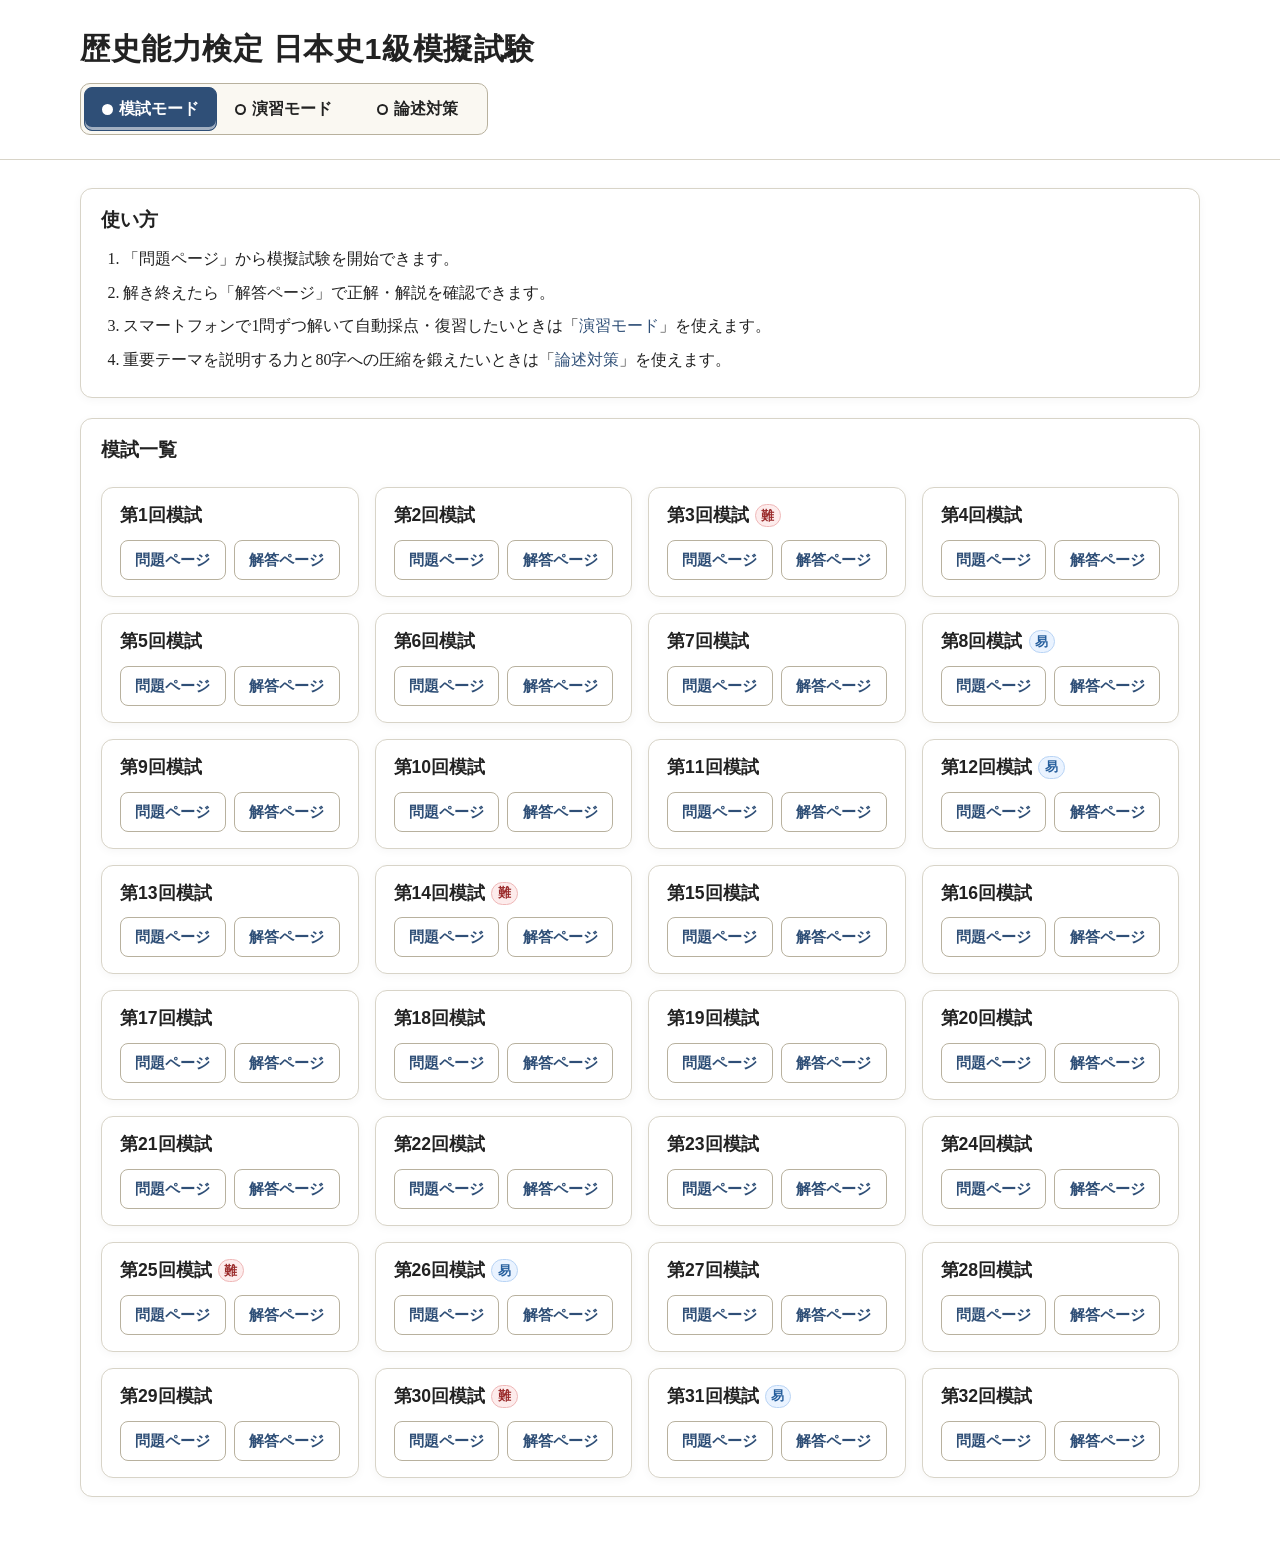
==== commit 14740e43: "Revert "Add files via upload" This reverts commit 7699ae4819c6d7779fffffb02a529dc1b3172e41." ====
--- a/index.html
+++ b/index.html
@@ -3,16 +3,8 @@
 <head>
   <meta charset="UTF-8">
   <meta name="viewport" content="width=device-width, initial-scale=1.0">
-  <meta name="color-scheme" content="dark">
-  <meta name="theme-color" content="#101014">
-  <title>京都検定2級 四択トレーニング</title>
-
-  <link rel="preconnect" href="https://fonts.googleapis.com">
-  <link rel="preconnect" href="https://fonts.gstatic.com" crossorigin>
-  <link href="https://fonts.googleapis.com/css2?family=Shippori+Mincho:wght@600;700&family=Zen+Kaku+Gothic+New:wght@400;500;700&display=swap" rel="stylesheet">
-
-  <link rel="stylesheet" href="style.css?v=4.5.0">
-
+  <title>歴史能力検定 日本史1級模擬試験</title>
+  <link rel="stylesheet" href="assets/exam.css">
   <script async src="https://www.googletagmanager.com/gtag/js?id=G-TKL5WQJBSB"></script>
   <script>
     window.dataLayer = window.dataLayer || [];
@@ -21,304 +13,44 @@
     gtag('config', 'G-TKL5WQJBSB');
   </script>
 </head>
+<body class="page-home">
+  <header class="site-header">
+    <div class="wrap">
+      <h1>歴史能力検定 日本史1級模擬試験</h1>
+      <nav class="mode-switch" aria-label="モード切替">
+        <a href="index.html" class="mode-switch-item is-current" aria-current="page" data-mode-link="mock">
+          <span class="mode-switch-mark" aria-hidden="true"></span>模試モード
+        </a>
+        <a href="practice.html" class="mode-switch-item" data-mode-link="practice">
+          <span class="mode-switch-mark" aria-hidden="true"></span>演習モード
+        </a>
+        <a href="essay.html" class="mode-switch-item" data-mode-link="essay">
+          <span class="mode-switch-mark" aria-hidden="true"></span>論述対策
+        </a>
+      </nav>
+    </div>
+  </header>
 
-<body>
-<div class="app">
-
-  <!-- ========================= -->
-  <!-- ① 設定画面 -->
-  <!-- ========================= -->
-  <main id="screen-start" class="screen">
-    <header class="app-header">
-      <p class="app-eyebrow">KYOTO KENTEI — GRADE 2</p>
-      <h1 class="app-title">京都検定2級<span class="app-title-sub">四択トレーニング</span></h1>
-      <p class="app-lead" id="app-lead">1100問すべてをトリプルにするのが目標です。</p>
-      <p class="map-nav"><a href="map.html">出題地図を見る →</a></p>
-    </header>
-    </header>
-
-    <!-- 学習モード切替。active な公開テーマがあるときだけ theme.js が表示する -->
-    <nav id="mode-switch" class="mode-switch" role="tablist" aria-label="学習モード" hidden>
-      <button type="button" class="mode-tab mode-tab-past" id="mode-tab-past" role="tab"
-              data-mode="past" aria-controls="mode-past" aria-selected="true">
-        <span class="mode-tab-main">過去問トレーニング</span>
-        <span class="mode-tab-sub">第12〜27回・1100問</span>
-      </button>
-    </nav>
-
-    <!-- ===== 過去問トレーニング モード ===== -->
-    <div id="mode-past" class="mode-panel" role="tabpanel" aria-labelledby="mode-tab-past">
-
-    <!-- 進捗 -->
-    <section class="panel mastery-panel" aria-labelledby="mastery-heading">
-      <div class="panel-head">
-        <h2 id="mastery-heading" class="panel-title">進捗</h2>
-        <p id="mastery-headline" class="mastery-headline"></p>
-        <button type="button" id="reset-progress-btn" class="btn-ghost btn-small">進捗を消す</button>
-      </div>
-
-      <div class="mastery-bar" id="mastery-bar" role="progressbar"
-           aria-label="トリプル到達率" aria-valuemin="0" aria-valuemax="100" aria-valuenow="0">
-        <span class="mastery-seg seg-triple" id="seg-triple"></span>
-        <span class="mastery-seg seg-double" id="seg-double"></span>
-        <span class="mastery-seg seg-hit" id="seg-hit"></span>
-        <span class="mastery-seg seg-miss" id="seg-miss"></span>
-        <span class="mastery-seg seg-new" id="seg-new"></span>
-      </div>
-
-      <ul class="mastery-legend">
-        <li><span class="dot dot-triple"></span>トリプル<b id="count-triple">0</b></li>
-        <li><span class="dot dot-double"></span>ダブル<b id="count-double">0</b></li>
-        <li><span class="dot dot-hit"></span>ヒット<b id="count-hit">0</b></li>
-        <li><span class="dot dot-miss"></span>ミス<b id="count-miss">0</b></li>
-        <li><span class="dot dot-new"></span>未出題<b id="count-new">0</b></li>
-      </ul>
-
-      <p id="mastery-note" class="panel-desc mastery-note">
-        正解すると1段上がり、3回連続で正解するとトリプル。間違えるとミスに戻ります。
-      </p>
+  <main class="wrap home-main">
+    <section class="panel">
+      <h2>使い方</h2>
+      <ol class="plain-list ordered">
+        <li>「問題ページ」から模擬試験を開始できます。</li>
+        <li>解き終えたら「解答ページ」で正解・解説を確認できます。</li>
+        <li>スマートフォンで1問ずつ解いて自動採点・復習したいときは「<a href="practice.html">演習モード</a>」を使えます。</li>
+        <li>重要テーマを説明する力と80字への圧縮を鍛えたいときは「<a href="essay.html">論述対策</a>」を使えます。</li>
+      </ol>
     </section>
 
-    <!-- 回次 -->
-    <section class="panel" aria-labelledby="exam-heading">
-      <div class="panel-head">
-        <h2 id="exam-heading" class="panel-title">回次</h2>
-        <p class="panel-note">複数選択可</p>
-        <button type="button" id="exam-toggle-btn" class="btn-ghost btn-small">すべて解除</button>
+    <section class="panel">
+      <div class="section-head">
+        <h2>模試一覧</h2>
       </div>
-
-      <div class="chip-group" role="group" aria-labelledby="exam-heading">
-        <input type="checkbox" id="exam-12" name="exam" value="12" checked>
-        <label class="chip" for="exam-12">第12回</label>
-
-        <input type="checkbox" id="exam-13" name="exam" value="13" checked>
-        <label class="chip" for="exam-13">第13回</label>
-
-        <input type="checkbox" id="exam-14" name="exam" value="14" checked>
-        <label class="chip" for="exam-14">第14回</label>
-
-        <input type="checkbox" id="exam-15" name="exam" value="15" checked>
-        <label class="chip" for="exam-15">第15回</label>
-
-        <input type="checkbox" id="exam-16" name="exam" value="16" checked>
-        <label class="chip" for="exam-16">第16回</label>
-
-        <input type="checkbox" id="exam-17" name="exam" value="17" checked>
-        <label class="chip" for="exam-17">第17回</label>
-
-        <input type="checkbox" id="exam-19" name="exam" value="19" checked>
-        <label class="chip" for="exam-19">第19回</label>
-
-        <input type="checkbox" id="exam-21" name="exam" value="21" checked>
-        <label class="chip" for="exam-21">第21回</label>
-
-        <input type="checkbox" id="exam-23" name="exam" value="23" checked>
-        <label class="chip" for="exam-23">第23回</label>
-
-        <input type="checkbox" id="exam-25" name="exam" value="25" checked>
-        <label class="chip" for="exam-25">第25回</label>
-
-        <input type="checkbox" id="exam-27" name="exam" value="27" checked>
-        <label class="chip" for="exam-27">第27回</label>
-      </div>
+      <div id="mock-list" class="mock-grid"></div>
     </section>
-
-    <!-- 出題範囲 -->
-    <section class="panel" aria-labelledby="range-heading">
-      <div class="panel-head">
-        <h2 id="range-heading" class="panel-title">出題範囲</h2>
-        <p class="panel-note">複数選択可</p>
-        <button type="button" id="range-toggle-btn" class="btn-ghost btn-small">すべて解除</button>
-      </div>
-      <p class="panel-desc">問題番号の範囲を選びます。番号帯はそのまま出題ジャンルに対応しています。</p>
-
-      <div class="chip-group" role="group" aria-labelledby="range-heading">
-        <input type="checkbox" id="range-01-10" name="range" value="1-10" checked>
-        <label class="chip" for="range-01-10">1〜10</label>
-
-        <input type="checkbox" id="range-11-20" name="range" value="11-20" checked>
-        <label class="chip" for="range-11-20">11〜20</label>
-
-        <input type="checkbox" id="range-21-30" name="range" value="21-30" checked>
-        <label class="chip" for="range-21-30">21〜30</label>
-
-        <input type="checkbox" id="range-31-40" name="range" value="31-40" checked>
-        <label class="chip" for="range-31-40">31〜40</label>
-
-        <input type="checkbox" id="range-41-50" name="range" value="41-50" checked>
-        <label class="chip" for="range-41-50">41〜50</label>
-
-        <input type="checkbox" id="range-51-60" name="range" value="51-60" checked>
-        <label class="chip" for="range-51-60">51〜60</label>
-
-        <input type="checkbox" id="range-61-70" name="range" value="61-70" checked>
-        <label class="chip" for="range-61-70">61〜70</label>
-
-        <input type="checkbox" id="range-71-80" name="range" value="71-80" checked>
-        <label class="chip" for="range-71-80">71〜80</label>
-
-        <input type="checkbox" id="range-81-90" name="range" value="81-90" checked>
-        <label class="chip" for="range-81-90">81〜90</label>
-
-        <input type="checkbox" id="range-91-100" name="range" value="91-100" checked>
-        <label class="chip" for="range-91-100">91〜100</label>
-      </div>
-    </section>
-
-    <!-- 出題状態 -->
-    <section class="panel" aria-labelledby="stage-heading">
-      <div class="panel-head">
-        <h2 id="stage-heading" class="panel-title">出題状態</h2>
-        <p class="panel-note">複数選択可</p>
-      </div>
-      <p class="panel-desc">どの状態の問題を出すか選びます。ミスと未出題だけに絞ると弱点だけを回せます。</p>
-
-      <div class="chip-group" role="group" aria-labelledby="stage-heading">
-        <input type="checkbox" id="stage-new" name="stage" value="new" checked>
-        <label class="chip" for="stage-new">未出題<span class="chip-count" id="chip-count-new">0</span></label>
-
-        <input type="checkbox" id="stage-miss" name="stage" value="miss" checked>
-        <label class="chip" for="stage-miss">ミス<span class="chip-count" id="chip-count-miss">0</span></label>
-
-        <input type="checkbox" id="stage-hit" name="stage" value="hit" checked>
-        <label class="chip" for="stage-hit">ヒット<span class="chip-count" id="chip-count-hit">0</span></label>
-
-        <input type="checkbox" id="stage-double" name="stage" value="double" checked>
-        <label class="chip" for="stage-double">ダブル<span class="chip-count" id="chip-count-double">0</span></label>
-
-        <input type="checkbox" id="stage-triple" name="stage" value="triple" checked>
-        <label class="chip" for="stage-triple">トリプル<span class="chip-count" id="chip-count-triple">0</span></label>
-      </div>
-    </section>
-
-    <!-- 頻出度 -->
-    <section class="panel" aria-labelledby="freq-heading">
-      <div class="panel-head">
-        <h2 id="freq-heading" class="panel-title">頻出度</h2>
-        <p class="panel-note">複数選択可</p>
-      </div>
-      <p class="panel-desc">その問題の答えが、11回分の過去問でいくつの回の正解になったか。多いほど繰り返し問われている論点です。</p>
-
-      <div class="chip-group" role="group" aria-labelledby="freq-heading">
-        <input type="checkbox" id="freq-high" name="freq" value="high" checked>
-        <label class="chip chip-wide" for="freq-high">3回以上<span class="chip-count">98</span></label>
-
-        <input type="checkbox" id="freq-mid" name="freq" value="mid" checked>
-        <label class="chip chip-wide" for="freq-mid">2回<span class="chip-count">266</span></label>
-
-        <input type="checkbox" id="freq-low" name="freq" value="low" checked>
-        <label class="chip chip-wide" for="freq-low">1回のみ<span class="chip-count">736</span></label>
-      </div>
-    </section>
-
-    <!-- 出題問数 -->
-    <section class="panel" aria-labelledby="count-heading">
-      <div class="panel-head">
-        <h2 id="count-heading" class="panel-title">出題問数</h2>
-        <p id="count-availability" class="panel-note" aria-live="polite">1つ選択</p>
-      </div>
-
-      <div class="chip-group" role="radiogroup" aria-labelledby="count-heading">
-        <input type="radio" id="count-all" name="count" value="all">
-        <label class="chip chip-wide" for="count-all">対象すべて<span class="chip-count" id="count-all-num">0</span></label>
-
-        <input type="radio" id="count-100" name="count" value="100">
-        <label class="chip" for="count-100">100問</label>
-
-        <input type="radio" id="count-50" name="count" value="50">
-        <label class="chip" for="count-50">50問</label>
-
-        <input type="radio" id="count-25" name="count" value="25">
-        <label class="chip" for="count-25">25問</label>
-
-        <input type="radio" id="count-20" name="count" value="20">
-        <label class="chip" for="count-20">20問</label>
-
-        <input type="radio" id="count-10" name="count" value="10">
-        <label class="chip" for="count-10">10問</label>
-
-        <input type="radio" id="count-5" name="count" value="5" checked>
-        <label class="chip" for="count-5">5問</label>
-
-        <input type="radio" id="count-3" name="count" value="3">
-        <label class="chip" for="count-3">3問</label>
-
-        <input type="radio" id="count-1" name="count" value="1">
-        <label class="chip" for="count-1">1問</label>
-      </div>
-    </section>
-
-    <div id="start-error" class="alert" role="alert" hidden></div>
-
-    <button id="start-btn" type="button" class="btn-primary btn-block">開始する</button>
-
-    </div>
-    <!-- ===== /過去問トレーニング モード ===== -->
-
-    <!-- ===== 公開テーマ モード（期間限定・過去問とは別管理）=====
-         theme.js が data/themes.json の active なテーマごとにパネルを描画する -->
-    <div id="theme-area" class="theme-area" hidden></div>
   </main>
 
-  <!-- ========================= -->
-  <!-- ② 出題画面 -->
-  <!-- ========================= -->
-  <main id="screen-quiz" class="screen" hidden>
-    <div class="quiz-top">
-      <p class="quiz-meta">
-        <span id="question-meta"></span>
-        <span id="question-stage" class="stage-tag"></span>
-      </p>
-      <p id="question-counter" class="quiz-counter" aria-live="polite"></p>
-    </div>
 
-    <div class="progress" role="progressbar" aria-label="進捗"
-         aria-valuemin="0" aria-valuemax="100" aria-valuenow="0" id="progress-bar">
-      <div class="progress-fill" id="progress-fill"></div>
-    </div>
-
-    <article class="panel quiz-panel">
-      <h2 id="question-text" class="question-text" tabindex="-1"></h2>
-
-      <div id="answer-area" class="answer-area"></div>
-
-      <p class="quiz-hint" aria-hidden="true">キー 1〜4 で選択 ／ Enter で次へ</p>
-
-      <button id="next-btn" type="button" class="btn-primary btn-block">次へ</button>
-    </article>
-  </main>
-
-  <!-- ========================= -->
-  <!-- ③ 結果画面 -->
-  <!-- ========================= -->
-  <main id="screen-result" class="screen" hidden>
-    <header class="result-head">
-      <p class="app-eyebrow">RESULT</p>
-      <h2 class="panel-title-lg">結果</h2>
-    </header>
-
-    <section class="panel score-panel" aria-labelledby="score">
-      <p id="score" class="score-line"></p>
-      <div class="score-detail">
-        <p id="score-percent" class="score-percent"></p>
-        <p id="score-sub" class="score-sub"></p>
-        <p id="score-changes" class="score-changes"></p>
-      </div>
-    </section>
-
-    <section aria-label="各問題の結果">
-      <ol id="result-list" class="result-list"></ol>
-    </section>
-
-    <button id="back-to-start-btn" type="button" class="btn-secondary btn-block">スタート画面に戻る</button>
-  </main>
-
-  <footer class="app-footer">
-    <p>京都検定2級 四択トレーニング</p>
-  </footer>
-</div>
-
-<script src="app.js?v=4.5.0"></script>
-<script src="theme.js?v=4.5.0"></script>
+  <script src="assets/exam.js"></script>
 </body>
 </html>
--- a/assets/exam.css
+++ b/assets/exam.css
@@ -0,0 +1,757 @@
+/*
+  歴史能力検定 日本史1級 模擬試験ビューア
+  白背景・紙面風・問題文は明朝体、見出しはゴシック体
+*/
+
+:root {
+  --bg: #ffffff;
+  --bg-soft: #faf8f2;
+  --ink: #222222;
+  --muted: #666666;
+  --line: #d8d4c8;
+  --line-strong: #b8b19e;
+  --accent: #2f4f77;
+  --accent-soft: #eef3f8;
+  --shadow: 0 2px 10px rgba(0, 0, 0, 0.04);
+  --sans: "Hiragino Kaku Gothic ProN", "Yu Gothic", "YuGothic", "Noto Sans JP", sans-serif;
+  --serif: "Hiragino Mincho ProN", "Yu Mincho", "YuMincho", "Noto Serif JP", serif;
+}
+
+* { box-sizing: border-box; }
+html { scroll-behavior: smooth; }
+body {
+  margin: 0;
+  color: var(--ink);
+  background: var(--bg);
+  font-family: var(--serif);
+  line-height: 1.8;
+}
+
+a { color: var(--accent); text-decoration: none; }
+a:hover { text-decoration: underline; }
+code {
+  font-family: ui-monospace, SFMono-Regular, Menlo, Consolas, monospace;
+  background: #f3f3f3;
+  padding: 0.1em 0.35em;
+  border-radius: 4px;
+}
+
+.wrap {
+  width: min(1120px, calc(100% - 32px));
+  margin: 0 auto;
+}
+
+.site-header {
+  border-bottom: 1px solid var(--line);
+  background: #fff;
+}
+.site-header .wrap { padding: 28px 0 22px; }
+.site-header.compact .wrap { padding: 20px 0 16px; }
+.site-header h1 {
+  margin: 0;
+  font: 700 1.9rem/1.35 var(--sans);
+  letter-spacing: 0.02em;
+}
+.lead, .muted, .eyebrow {
+  color: var(--muted);
+}
+.lead { margin: 8px 0 0; font-size: 0.98rem; }
+.eyebrow {
+  margin: 0 0 4px;
+  font: 700 0.88rem/1.2 var(--sans);
+  letter-spacing: 0.06em;
+}
+.header-row {
+  display: flex;
+  justify-content: space-between;
+  align-items: flex-start;
+  gap: 16px;
+}
+.header-nav {
+  display: flex;
+  flex-wrap: wrap;
+  gap: 10px;
+  font-family: var(--sans);
+}
+.header-nav a,
+.jump-links a,
+.bottom-nav a,
+.mock-actions a {
+  display: inline-block;
+  padding: 10px 14px;
+  border: 1px solid var(--line-strong);
+  background: #fff;
+  border-radius: 8px;
+  font: 700 0.94rem/1.2 var(--sans);
+}
+.header-nav a:hover,
+.jump-links a:hover,
+.bottom-nav a:hover,
+.mock-actions a:hover {
+  background: var(--bg-soft);
+  text-decoration: none;
+}
+
+.home-main,
+.exam-layout {
+  padding: 24px 0 48px;
+}
+.panel {
+  border: 1px solid var(--line);
+  background: #fff;
+  border-radius: 12px;
+  padding: 18px 20px;
+  box-shadow: var(--shadow);
+  margin-bottom: 20px;
+}
+.panel h2 {
+  margin: 0 0 12px;
+  font: 700 1.2rem/1.35 var(--sans);
+}
+.section-head {
+  display: flex;
+  justify-content: space-between;
+  align-items: baseline;
+  gap: 12px;
+  margin-bottom: 12px;
+}
+.plain-list { margin: 0; padding-left: 1.4em; }
+.plain-list li { margin: 0.3em 0; }
+.mock-grid {
+  display: grid;
+  grid-template-columns: repeat(auto-fit, minmax(250px, 1fr));
+  gap: 16px;
+}
+.mock-card {
+  border: 1px solid var(--line);
+  border-radius: 12px;
+  padding: 16px;
+  background: #fff;
+  box-shadow: var(--shadow);
+}
+.mock-card h3 {
+  margin: 0 0 8px;
+  font: 700 1.1rem/1.35 var(--sans);
+}
+.mock-meta { font-size: 0.95rem; color: var(--muted); margin-bottom: 12px; }
+.mock-actions { display: flex; gap: 10px; flex-wrap: wrap; }
+
+.exam-meta {
+  border: 1px solid var(--line);
+  background: var(--bg-soft);
+  border-radius: 10px;
+  padding: 14px 16px;
+  margin-bottom: 18px;
+}
+.exam-meta h2 {
+  margin: 0 0 6px;
+  font: 700 1.2rem/1.4 var(--sans);
+}
+.exam-meta p { margin: 4px 0; }
+.meta-row {
+  display: flex;
+  flex-wrap: wrap;
+  gap: 10px 18px;
+  font-size: 0.95rem;
+}
+.badge {
+  display: inline-block;
+  padding: 4px 10px;
+  border-radius: 999px;
+  background: #fff;
+  border: 1px solid var(--line);
+  font: 700 0.86rem/1.2 var(--sans);
+}
+
+.jump-links,
+.bottom-nav {
+  display: flex;
+  flex-wrap: wrap;
+  gap: 10px;
+  justify-content: space-between;
+  align-items: center;
+  margin-bottom: 18px;
+}
+.bottom-nav {
+  margin-top: 24px;
+  padding-top: 12px;
+  border-top: 1px solid var(--line);
+}
+
+.question-card,
+.answer-card {
+  border: 1px solid var(--line);
+  border-radius: 12px;
+  background: #fff;
+  padding: 18px 20px;
+  margin-bottom: 18px;
+  box-shadow: var(--shadow);
+}
+.question-head {
+  display: flex;
+  flex-wrap: wrap;
+  gap: 10px 14px;
+  align-items: center;
+  margin-bottom: 12px;
+  padding-bottom: 10px;
+  border-bottom: 1px solid var(--line);
+}
+.question-label {
+  font: 700 1.15rem/1.25 var(--sans);
+}
+.question-meta {
+  display: flex;
+  gap: 8px;
+  flex-wrap: wrap;
+}
+.question-text,
+.answer-body,
+.explanation,
+.source-box,
+.visual-box,
+.choice-list,
+.note-box,
+.answer-key,
+.answer-notes {
+  font-family: var(--serif);
+}
+.question-text { white-space: pre-line; margin: 0 0 14px; }
+
+.visual-box,
+.source-box,
+.note-box,
+.answer-notes,
+.answer-key,
+.choice-explanations {
+  border-left: 4px solid var(--line-strong);
+  background: #fcfbf7;
+  padding: 10px 12px;
+  margin: 12px 0;
+}
+.visual-box strong,
+.source-box strong,
+.note-box strong,
+.answer-notes strong,
+.answer-key strong {
+  font-family: var(--sans);
+}
+.source-box { white-space: pre-line; }
+
+.choice-list {
+  list-style: none;
+  margin: 12px 0 0;
+  padding: 0;
+}
+.choice-list li {
+  display: flex;
+  gap: 10px;
+  margin: 8px 0;
+}
+.choice-label,
+.roman-label {
+  flex: 0 0 auto;
+  min-width: 2.1em;
+  font: 700 1rem/1.5 var(--sans);
+}
+.roman-items { margin: 12px 0; }
+.roman-item {
+  display: flex;
+  gap: 10px;
+  margin: 8px 0;
+}
+.question-type-label {
+  margin-top: 14px;
+  color: var(--muted);
+  font-family: var(--sans);
+  font-size: 0.92rem;
+}
+.answer-space {
+  margin-top: 12px;
+  padding: 10px 12px;
+  border: 1px dashed var(--line-strong);
+  background: #fff;
+  color: var(--muted);
+  font-family: var(--sans);
+  font-size: 0.9rem;
+}
+.answer-space.lines {
+  min-height: 110px;
+  background-image: linear-gradient(to bottom, transparent 31px, #ece8dd 32px);
+  background-size: 100% 32px;
+}
+.answer-space.short { min-height: 44px; }
+
+.answer-title {
+  margin: 0 0 10px;
+  font: 700 1rem/1.35 var(--sans);
+}
+.answer-main {
+  font: 700 1.05rem/1.5 var(--sans);
+  color: #111;
+}
+.explanation { white-space: pre-line; margin-top: 10px; }
+.choice-explanations ul,
+.answer-notes ul {
+  margin: 8px 0 0 1.2em;
+  padding: 0;
+}
+.answer-notes p,
+.answer-key p { margin: 6px 0; }
+.site-footer {
+  border-top: 1px solid var(--line);
+  padding: 16px 0 24px;
+  color: var(--muted);
+}
+
+.notice {
+  border: 1px solid #e2b8b8;
+  background: #fff8f8;
+  color: #7a3131;
+  padding: 14px 16px;
+  border-radius: 10px;
+}
+
+@media (max-width: 720px) {
+  .header-row,
+  .section-head,
+  .jump-links,
+  .bottom-nav {
+    flex-direction: column;
+    align-items: stretch;
+  }
+  .site-header h1 { font-size: 1.45rem; }
+  .question-card,
+  .answer-card,
+  .panel { padding: 16px; }
+  .wrap { width: min(100% - 20px, 1120px); }
+}
+
+
+/* ===== 解答ページ：本物の解答用紙に近い「正解一覧」 ===== */
+
+.page-answers .exam-layout {
+  padding-top: 22px;
+}
+
+.answer-summary {
+  margin-bottom: 18px;
+}
+
+.answer-summary-heading {
+  text-align: center;
+  margin-bottom: 12px;
+  font-family: var(--sans);
+}
+
+.answer-summary-heading .summary-kicker {
+  color: var(--muted);
+  font-size: 0.92rem;
+  font-weight: 700;
+  letter-spacing: 0.04em;
+  margin-bottom: 2px;
+}
+
+.answer-summary-heading h2 {
+  margin: 0;
+  font: 700 1.55rem/1.35 var(--sans);
+  letter-spacing: 0.04em;
+}
+
+.answer-summary-box {
+  border: 2px solid #555;
+  border-radius: 4px;
+  background: #fff;
+  padding: 22px 26px;
+}
+
+.answer-summary-grid {
+  display: grid;
+  grid-template-columns: repeat(5, minmax(0, 1fr));
+  gap: 13px 26px;
+  align-items: start;
+}
+
+.answer-summary-item {
+  display: grid;
+  grid-template-columns: auto auto 1fr;
+  column-gap: 3px;
+  align-items: baseline;
+  min-width: 0;
+  font-family: var(--sans);
+  font-size: 1rem;
+  line-height: 1.65;
+}
+
+.answer-summary-item.essay {
+  grid-column: 1 / -1;
+  margin: 2px 0 4px;
+  line-height: 1.85;
+}
+
+.summary-number {
+  font-variant-numeric: tabular-nums;
+}
+
+.summary-answer {
+  min-width: 0;
+  overflow-wrap: anywhere;
+}
+
+.difficulty-guide {
+  border: 1px solid var(--line);
+  border-radius: 12px;
+  background: #fff;
+  padding: 16px 18px;
+  margin-bottom: 22px;
+  box-shadow: var(--shadow);
+}
+
+.difficulty-guide h2 {
+  margin: 0 0 10px;
+  font: 700 1.05rem/1.35 var(--sans);
+}
+
+.difficulty-guide dl {
+  margin: 0;
+}
+
+.difficulty-guide dl > div {
+  display: grid;
+  grid-template-columns: 2.2rem 1fr;
+  gap: 8px;
+  align-items: start;
+  padding: 6px 0;
+}
+
+.difficulty-guide dt {
+  width: 2rem;
+  height: 2rem;
+  display: inline-grid;
+  place-items: center;
+  border: 1px solid var(--line-strong);
+  border-radius: 999px;
+  font: 700 0.9rem/1 var(--sans);
+  background: #fff;
+}
+
+.difficulty-guide dd {
+  margin: 0;
+  padding-top: 0.15rem;
+  font-family: var(--serif);
+}
+
+@media (max-width: 820px) {
+  .answer-summary-grid {
+    grid-template-columns: repeat(2, minmax(0, 1fr));
+    gap: 10px 18px;
+  }
+
+  .answer-summary-item.essay {
+    grid-column: 1 / -1;
+  }
+}
+
+@media (max-width: 520px) {
+  .answer-summary-box {
+    padding: 16px;
+  }
+
+  .answer-summary-grid {
+    grid-template-columns: 1fr;
+  }
+
+  .answer-summary-item.essay {
+    grid-column: auto;
+  }
+}
+
+
+/* ===== 資料画像（問題ページ・解答ページ共通） ===== */
+
+.question-images {
+  display: grid;
+  grid-template-columns: repeat(2, minmax(0, 1fr));
+  gap: 18px 22px;
+  margin: 18px 0 20px;
+}
+
+.question-image-item {
+  margin: 0;
+  min-width: 0;
+}
+
+.question-image-frame {
+  min-height: 150px;
+  display: flex;
+  align-items: center;
+  justify-content: center;
+  overflow: hidden;
+  background: #fff;
+  border: 1px solid var(--line);
+}
+
+.question-image-frame img {
+  display: block;
+  max-width: 100%;
+  width: auto;
+  height: auto;
+  max-height: 420px;
+  object-fit: contain;
+}
+
+.question-image-item figcaption {
+  margin-top: 6px;
+  text-align: center;
+  font: 700 1rem/1.4 var(--sans);
+}
+
+.image-missing-message {
+  display: none;
+  padding: 28px 14px;
+  color: var(--muted);
+  text-align: center;
+  font: 0.86rem/1.6 var(--sans);
+}
+
+.question-image-frame.image-missing .image-missing-message {
+  display: block;
+}
+
+/* 配置図など縦横比が異なる画像でも、無理にトリミングしない */
+.page-exam .question-image-frame img,
+.page-answers .question-image-frame img {
+  object-fit: contain;
+}
+
+@media (max-width: 680px) {
+  .question-images {
+    grid-template-columns: 1fr;
+    gap: 16px;
+  }
+
+  .question-image-frame img {
+    max-height: none;
+  }
+}
+
+
+/* ===== トップページ公開向け整理 ===== */
+
+.page-home .site-header .wrap {
+  padding-bottom: 24px;
+}
+
+.page-home .home-main {
+  padding-top: 28px;
+}
+
+.page-home .mock-card {
+  padding: 16px 18px;
+}
+
+.mock-title-row {
+  display: flex;
+  align-items: center;
+  justify-content: space-between;
+  gap: 18px;
+}
+
+.mock-title-row h3 {
+  margin: 0;
+}
+
+.mock-title-row .mock-actions {
+  margin-left: auto;
+  flex: 0 0 auto;
+}
+
+@media (max-width: 620px) {
+  .mock-title-row {
+    align-items: flex-start;
+    flex-direction: column;
+    gap: 12px;
+  }
+
+  .mock-title-row .mock-actions {
+    margin-left: 0;
+  }
+}
+
+
+/* ===== トップページ：模試カードのはみ出し防止 ===== */
+.page-home .mock-title-row {
+  flex-direction: column;
+  align-items: stretch;
+  gap: 12px;
+}
+
+.page-home .mock-title-row h3 {
+  white-space: nowrap;
+}
+
+.page-home .mock-title-row .mock-actions {
+  width: 100%;
+  margin-left: 0;
+  display: grid;
+  grid-template-columns: repeat(2, minmax(0, 1fr));
+  gap: 8px;
+}
+
+.page-home .mock-title-row .mock-actions a {
+  display: block;
+  min-width: 0;
+  padding: 10px 8px;
+  text-align: center;
+  white-space: nowrap;
+}
+
+@media (max-width: 620px) {
+  .page-home .mock-title-row .mock-actions {
+    grid-template-columns: 1fr;
+  }
+}
+
+
+/* ===== トップページ：模試全体の難易度表示 ===== */
+.mock-difficulty-mark {
+  display: inline-flex;
+  align-items: center;
+  justify-content: center;
+  min-width: 1.75em;
+  margin-left: 0.5em;
+  padding: 0.18em 0.42em;
+  border: 1px solid transparent;
+  border-radius: 999px;
+  font: 700 0.72em/1.3 var(--sans);
+  letter-spacing: 0.04em;
+  vertical-align: 0.12em;
+  white-space: nowrap;
+}
+
+.mock-difficulty-mark.is-hard {
+  color: #9b2c2c;
+  background: #fdecec;
+  border-color: #efb8b8;
+}
+
+.mock-difficulty-mark.is-easy {
+  color: #245d9c;
+  background: #eaf3ff;
+  border-color: #b9d4f5;
+}
+
+@media (forced-colors: active) {
+  .mock-difficulty-mark {
+    color: CanvasText;
+    background: Canvas;
+    border-color: CanvasText;
+  }
+}
+
+
+/* ===== 模試モード / 演習モード 切替（全ページ共通） ===== */
+.mode-switch {
+  display: inline-flex;
+  margin-top: 14px;
+  padding: 3px;
+  border: 1px solid var(--line-strong);
+  border-radius: 10px;
+  background: var(--bg-soft);
+  font-family: var(--sans);
+  max-width: 100%;
+}
+
+.mode-switch-item {
+  display: inline-flex;
+  align-items: center;
+  justify-content: center;
+  gap: 6px;
+  min-height: 44px;
+  min-width: 8.5em;
+  padding: 8px 16px;
+  border: 1px solid transparent;
+  border-radius: 8px;
+  color: var(--ink);
+  font: 700 0.98rem/1.2 var(--sans);
+  text-decoration: none;
+}
+
+.mode-switch-item:hover {
+  background: #fff;
+  text-decoration: none;
+}
+
+/* 現在のモード：色に加え「塗りつぶし＋枠＋●印＋下線」で示す */
+.mode-switch-item[aria-current] {
+  background: var(--accent);
+  border-color: var(--accent);
+  color: #fff;
+  box-shadow: inset 0 -3px 0 rgba(255, 255, 255, 0.55);
+}
+
+.mode-switch-mark {
+  display: inline-block;
+  width: 0.7em;
+  height: 0.7em;
+  border: 2px solid currentColor;
+  border-radius: 50%;
+  flex: 0 0 auto;
+}
+
+.mode-switch-item[aria-current] .mode-switch-mark {
+  background: currentColor;
+}
+
+.mode-switch-item:focus-visible,
+.header-nav a:focus-visible,
+.bottom-nav a:focus-visible,
+.mock-actions a:focus-visible {
+  outline: 3px solid #1d4ed8;
+  outline-offset: 2px;
+}
+
+.site-header .header-row + .mode-switch {
+  margin-top: 12px;
+}
+
+@media (max-width: 720px) {
+  .mode-switch {
+    display: flex;
+    width: 100%;
+  }
+
+  .mode-switch-item {
+    flex: 1 1 0;
+    min-width: 0;
+    padding: 8px 10px;
+  }
+}
+
+@media (forced-colors: active) {
+  .mode-switch-item[aria-current] {
+    forced-color-adjust: none;
+    background: Highlight;
+    color: HighlightText;
+    border-color: Highlight;
+  }
+  .mode-switch-item {
+    border-color: CanvasText;
+  }
+}
+
+.mode-intro {
+  margin: 0;
+}
+.mode-intro-actions {
+  margin-top: 12px;
+}
+.mode-intro-actions a {
+  display: inline-flex;
+  align-items: center;
+  min-height: 44px;
+  padding: 10px 16px;
+  border: 1px solid var(--accent);
+  border-radius: 8px;
+  background: var(--accent-soft);
+  font: 700 0.96rem/1.2 var(--sans);
+}
